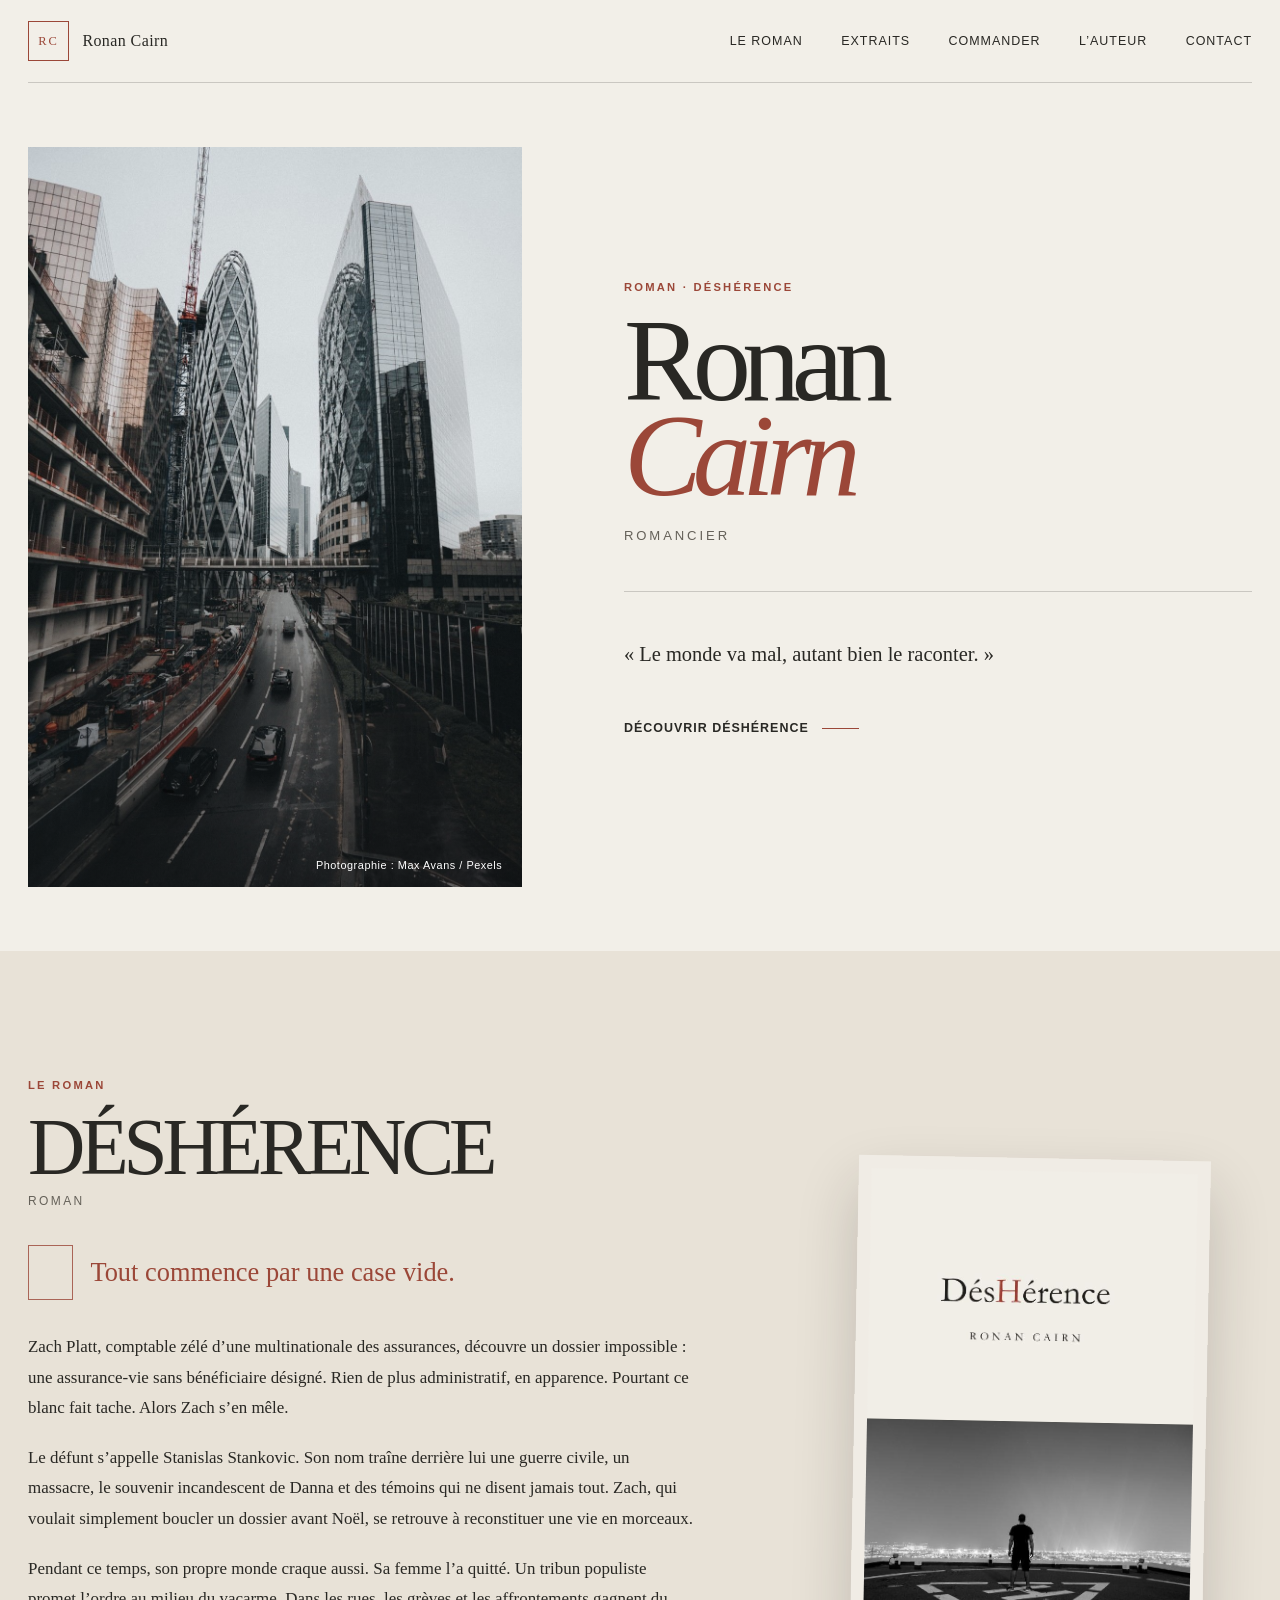
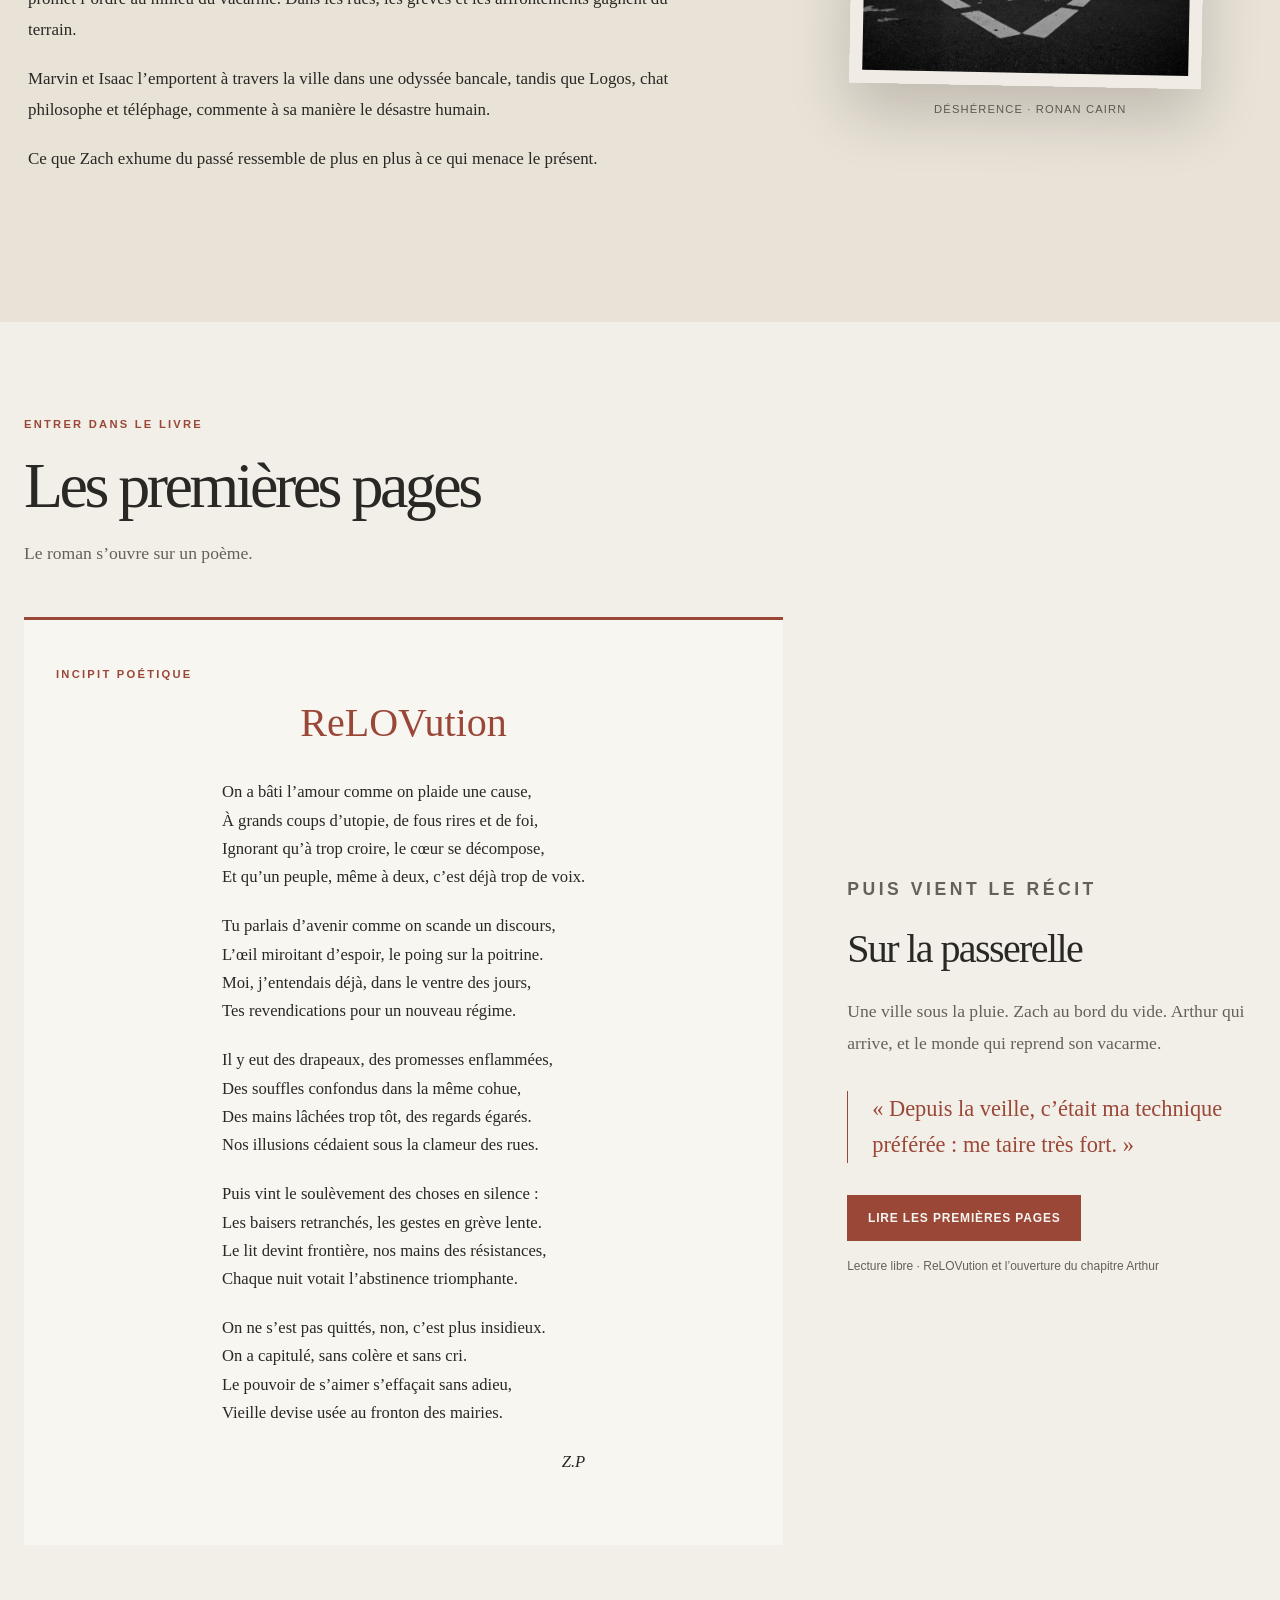
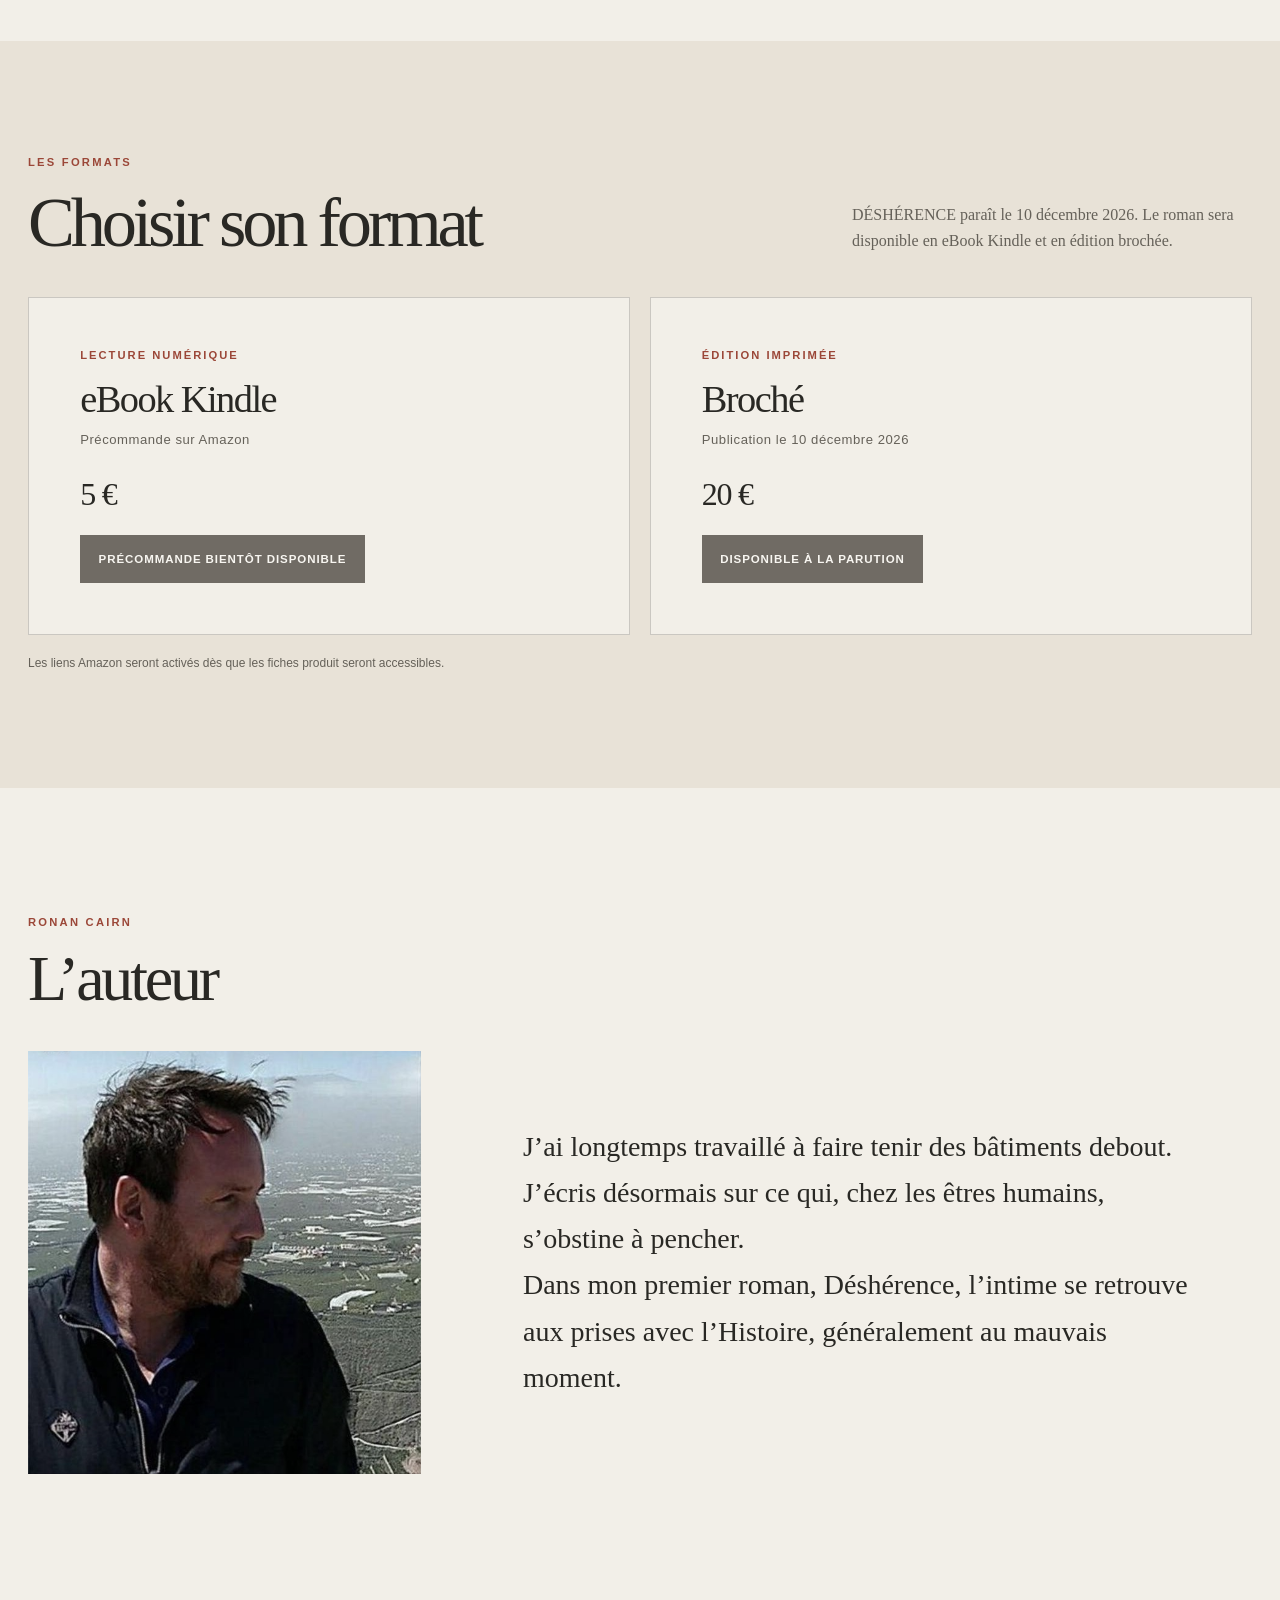
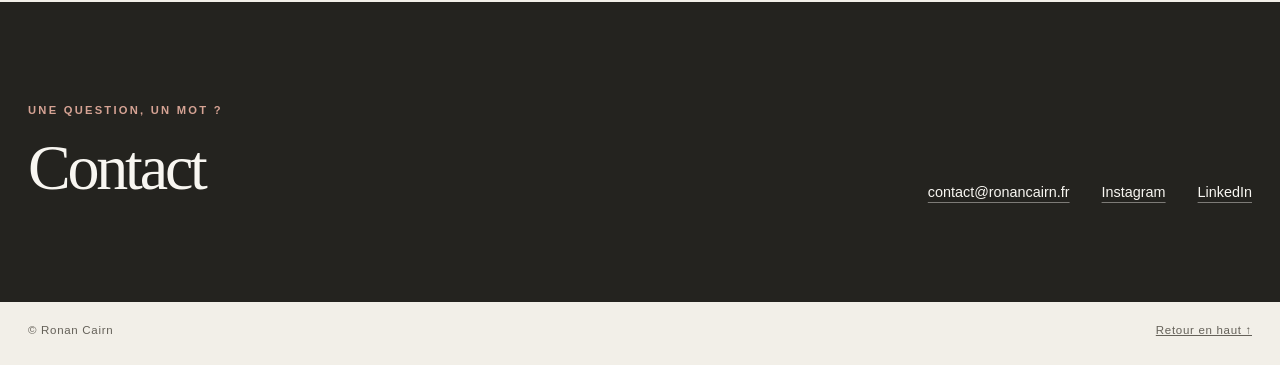
==== index.html @ d929c176 "Proposer les extraits autorisés de DÉSHÉRENCE" ====
<!doctype html>
<html lang="fr">
<head>
  <meta charset="utf-8">
  <meta name="viewport" content="width=device-width, initial-scale=1">
  <link rel="icon" type="image/svg+xml" href="/favicon.svg">
  <title>Ronan Cairn</title>
  <meta name="description" content="Ronan Cairn, écrivain. Héritages vacants. Fantômes politiques. Démocraties fatiguées. Découvrez DÉSHÉRENCE, son roman.">
  <meta name="robots" content="index,follow">
  <meta property="og:title" content="Ronan Cairn — DÉSHÉRENCE">
  <meta property="og:description" content="Romancier. Le monde va mal. Autant bien le raconter.">
  <meta property="og:type" content="website">
  <meta property="og:url" content="https://ronancairn.fr/">
  <meta property="og:image" content="https://ronancairn.fr/assets/couverture-desherence.jpg">
  <meta name="theme-color" content="#f2efe8">
  <style>
    :root {
      color-scheme: light;
      --paper: #f2efe8;
      --paper-deep: #e8e2d7;
      --ink: #292824;
      --muted: #656159;
      --line: rgba(41, 40, 36, 0.2);
      --accent: #9b4738;
      --dark: #24231f;
      --white: #f8f6f1;
      --serif: Georgia, "Times New Roman", serif;
      --sans: Arial, Helvetica, sans-serif;
    }

    *,
    *::before,
    *::after {
      box-sizing: border-box;
    }

    html {
      scroll-behavior: smooth;
      scroll-padding-top: 5rem;
    }

    body {
      min-width: 320px;
      margin: 0;
      background: var(--paper);
      color: var(--ink);
      font-family: var(--serif);
      -webkit-font-smoothing: antialiased;
    }

    a {
      color: inherit;
    }

    a:focus-visible {
      outline: 2px solid var(--accent);
      outline-offset: 5px;
    }

    .skip-link {
      position: fixed;
      z-index: 10;
      top: 1rem;
      left: 1rem;
      padding: 0.8rem 1rem;
      transform: translateY(-160%);
      background: var(--dark);
      color: var(--white);
      font: 700 0.9rem var(--sans);
    }

    .skip-link:focus {
      transform: translateY(0);
    }

    .site-header {
      position: relative;
      z-index: 2;
      display: flex;
      align-items: center;
      justify-content: space-between;
      width: min(100% - 3.5rem, 90rem);
      min-height: 5.2rem;
      margin-inline: auto;
      border-bottom: 1px solid var(--line);
    }

    .wordmark {
      display: inline-flex;
      align-items: center;
      gap: 0.85rem;
      text-decoration: none;
    }

    .monogram {
      display: grid;
      width: 2.55rem;
      height: 2.55rem;
      place-items: center;
      border: 1px solid var(--accent);
      color: var(--accent);
      font-size: 0.78rem;
      letter-spacing: 0.15em;
    }

    .wordmark-name {
      font-size: 1rem;
      letter-spacing: 0.025em;
    }

    .site-nav {
      display: flex;
      align-items: center;
      gap: clamp(1.2rem, 3vw, 2.8rem);
      font: 0.78rem var(--sans);
      letter-spacing: 0.08em;
      text-transform: uppercase;
    }

    .site-nav a {
      text-decoration: none;
      transition: color 160ms ease;
    }

    .site-nav a:hover {
      color: var(--accent);
    }

    .hero {
      display: grid;
      grid-template-columns: minmax(18rem, 0.88fr) minmax(24rem, 1.12fr);
      gap: clamp(3rem, 8vw, 9rem);
      align-items: center;
      width: min(100% - 3.5rem, 90rem);
      min-height: min(49rem, calc(100svh - 5.2rem));
      margin-inline: auto;
      padding-block: clamp(2.5rem, 5vw, 5rem);
    }

    .hero-visual {
      position: relative;
      align-self: stretch;
      min-height: 34rem;
      margin: 0;
      overflow: hidden;
      background: #bbb8b1;
    }

    .hero-visual img {
      display: block;
      width: 100%;
      height: 100%;
      min-height: inherit;
      object-fit: cover;
      object-position: center 54%;
      filter: saturate(0.72);
    }

    .hero-visual::after {
      position: absolute;
      inset: 45% 0 0;
      background: linear-gradient(180deg, transparent, rgba(15, 16, 17, 0.54));
      content: "";
      pointer-events: none;
    }

    .photo-credit {
      position: absolute;
      z-index: 1;
      right: 1.2rem;
      bottom: 1rem;
      left: 1.2rem;
      color: #fff;
      font: 0.68rem var(--sans);
      letter-spacing: 0.05em;
      text-align: right;
    }

    .hero-copy {
      max-width: 43rem;
      padding-block: 2rem;
    }

    .eyebrow {
      margin: 0 0 1.2rem;
      color: var(--accent);
      font: 700 0.7rem var(--sans);
      letter-spacing: 0.2em;
      text-transform: uppercase;
    }

    h1,
    h2,
    p {
      margin-top: 0;
    }

    h1 {
      margin-bottom: 0;
      font-size: clamp(4.4rem, 9.1vw, 8.2rem);
      font-weight: 400;
      letter-spacing: -0.075em;
      line-height: 0.82;
    }

    h1 em {
      color: var(--accent);
      font-weight: 400;
    }

    .role {
      margin: 1.5rem 0 0;
      color: var(--muted);
      font: 0.82rem var(--sans);
      letter-spacing: 0.22em;
      text-transform: uppercase;
    }

    .hero-rule {
      width: 100%;
      height: 1px;
      margin: clamp(2rem, 4vw, 3rem) 0;
      background: var(--line);
    }

    .tagline {
      max-width: 38rem;
      margin-bottom: 2.2rem;
      font-size: clamp(1rem, 1.6vw, 1.35rem);
      line-height: 1.45;
      text-wrap: balance;
    }

    .text-link {
      display: inline-flex;
      align-items: center;
      gap: 0.85rem;
      min-height: 3rem;
      color: var(--ink);
      font: 700 0.78rem var(--sans);
      letter-spacing: 0.08em;
      text-decoration: none;
      text-transform: uppercase;
    }

    .text-link::after {
      width: 2.3rem;
      height: 1px;
      background: var(--accent);
      content: "";
      transition: width 180ms ease;
    }

    .text-link:hover::after {
      width: 3.5rem;
    }

    .book-section {
      padding: clamp(5rem, 10vw, 9rem) max(1.75rem, calc((100vw - 78rem) / 2));
      background: var(--paper-deep);
    }

    .book-layout {
      display: grid;
      grid-template-columns: minmax(0, 1.2fr) minmax(16rem, 0.8fr);
      gap: clamp(3rem, 9vw, 9rem);
      align-items: center;
      max-width: 78rem;
      margin-inline: auto;
    }

    .book-copy {
      max-width: 49rem;
    }

    .book-copy h2 {
      margin-bottom: 0.55rem;
      font-size: clamp(3rem, 6.2vw, 5.8rem);
      font-weight: 400;
      letter-spacing: -0.065em;
      line-height: 0.95;
    }

    .book-kind {
      margin-bottom: 2.3rem;
      color: var(--muted);
      font: 0.75rem var(--sans);
      letter-spacing: 0.2em;
      text-transform: uppercase;
    }

    .book-hook {
      display: grid;
      grid-template-columns: 2.9rem minmax(0, 1fr);
      gap: 1rem;
      align-items: center;
      margin: 0 0 2rem;
      color: var(--accent);
      font-size: clamp(1.25rem, 2.2vw, 1.65rem);
      line-height: 1.4;
    }

    .empty-case {
      display: block;
      width: 2.8rem;
      height: 3.45rem;
      border: 1px solid var(--accent);
      opacity: 0.8;
    }

    .blurb {
      max-width: 43rem;
      font-size: 1.06rem;
      line-height: 1.8;
    }

    .blurb p {
      margin-bottom: 1.2rem;
    }

    .cover-figure {
      justify-self: center;
      width: min(100%, 22rem);
      margin: 0;
    }

    .cover-frame {
      position: relative;
      aspect-ratio: 2 / 3;
      padding: 0.8rem;
      background: rgba(255, 255, 255, 0.34);
      box-shadow: 0 1.8rem 3.8rem rgba(33, 29, 25, 0.2);
      transform: rotate(1.1deg);
    }

    .cover-frame img {
      display: block;
      width: 100%;
      height: 100%;
      object-fit: cover;
      object-position: right center;
    }

    .cover-figure figcaption {
      margin-top: 1.1rem;
      color: var(--muted);
      font: 0.7rem var(--sans);
      letter-spacing: 0.1em;
      text-align: center;
      text-transform: uppercase;
    }

    .format-section {
      padding: clamp(4.5rem, 9vw, 8rem) max(1.75rem, calc((100vw - 78rem) / 2));
      background: var(--paper-deep);
    }

    .format-inner {
      max-width: 78rem;
      margin-inline: auto;
    }

    .format-heading {
      display: flex;
      align-items: end;
      justify-content: space-between;
      gap: 2rem;
      margin-bottom: 2.5rem;
    }

    .format-heading h2 {
      margin: 0;
      font-size: clamp(2.8rem, 5.5vw, 5rem);
      font-weight: 400;
      letter-spacing: -0.06em;
      line-height: 0.98;
    }

    .format-intro {
      max-width: 25rem;
      margin: 0 0 0.2rem;
      color: var(--muted);
      font-size: 1rem;
      line-height: 1.6;
    }

    .format-grid {
      display: grid;
      grid-template-columns: repeat(2, minmax(0, 1fr));
      gap: 1.2rem;
    }

    .format-card {
      display: flex;
      min-height: 20rem;
      flex-direction: column;
      align-items: flex-start;
      padding: clamp(1.7rem, 4vw, 3.2rem);
      border: 1px solid var(--line);
      background: var(--paper);
    }

    .format-type {
      margin: 0 0 1rem;
      color: var(--accent);
      font: 700 0.7rem var(--sans);
      letter-spacing: 0.18em;
      text-transform: uppercase;
    }

    .format-card h3 {
      margin: 0;
      font-size: clamp(1.8rem, 3vw, 2.65rem);
      font-weight: 400;
      letter-spacing: -0.04em;
    }

    .format-date {
      margin: 0.7rem 0 1.8rem;
      color: var(--muted);
      font: 0.82rem var(--sans);
      letter-spacing: 0.04em;
    }

    .format-price {
      margin: auto 0 1.4rem;
      font-size: 2rem;
      letter-spacing: -0.04em;
    }

    .amazon-link {
      display: inline-flex;
      min-height: 3rem;
      align-items: center;
      gap: 0.75rem;
      padding: 0 1.15rem;
      background: var(--accent);
      color: var(--white);
      font: 700 0.72rem var(--sans);
      letter-spacing: 0.08em;
      text-decoration: none;
      text-transform: uppercase;
      transition: background 160ms ease;
    }

    .amazon-link:hover {
      background: #7f382d;
    }

    .amazon-link.is-unavailable {
      background: #706b64;
      cursor: not-allowed;
    }

    .amazon-note {
      margin: 1.2rem 0 0;
      color: var(--muted);
      font: 0.75rem/1.5 var(--sans);
    }

    .author-section {
      display: grid;
      grid-template-columns: minmax(0, 0.7fr) minmax(0, 1.3fr);
      column-gap: clamp(2rem, 8vw, 8rem);
      row-gap: 2.5rem;
      align-items: center;
      padding: clamp(5rem, 10vw, 9rem) max(1.75rem, calc((100vw - 78rem) / 2));
    }

    .author-heading {
      grid-column: 1 / -1;
    }

    .author-section h2 {
      margin: 0;
      font-size: clamp(2.8rem, 5vw, 4.8rem);
      font-weight: 400;
      letter-spacing: -0.05em;
      line-height: 1;
    }

    .author-photo {
      width: min(100%, 25rem);
      margin: 0;
      background: none;
    }

    .author-photo img {
      display: block;
      width: 100%;
      height: auto;
      filter: saturate(0.78);
    }

    .author-bio {
      max-width: 43rem;
      align-self: center;
    }

    .author-bio p {
      margin-bottom: 0;
      font-size: clamp(1.25rem, 2.3vw, 1.75rem);
      line-height: 1.65;
    }

    .contact-section {
      display: grid;
      grid-template-columns: minmax(0, 1fr) minmax(17rem, 0.75fr);
      gap: 3rem;
      align-items: end;
      padding: clamp(4rem, 8vw, 7rem) max(1.75rem, calc((100vw - 78rem) / 2));
      background: var(--dark);
      color: var(--white);
    }

    .contact-section .eyebrow {
      color: #d6a394;
    }

    .contact-section h2 {
      margin: 0;
      font-size: clamp(2.8rem, 5vw, 4.8rem);
      font-weight: 400;
      letter-spacing: -0.05em;
      line-height: 1;
    }

    .contact-links {
      display: flex;
      flex-wrap: wrap;
      gap: 1.5rem 2rem;
      align-items: center;
      justify-content: flex-end;
      font: 0.9rem var(--sans);
    }

    .contact-links a {
      text-decoration-color: rgba(248, 246, 241, 0.42);
      text-underline-offset: 0.35em;
    }

    .contact-links a:hover {
      color: #e1b4a5;
    }

    .site-footer {
      display: flex;
      justify-content: space-between;
      gap: 1rem;
      width: min(100% - 3.5rem, 90rem);
      margin-inline: auto;
      padding-block: 1.4rem 1.8rem;
      color: var(--muted);
      font: 0.72rem var(--sans);
      letter-spacing: 0.06em;
    }

    @media (max-width: 840px) {
      .site-header {
        width: min(100% - 2rem, 90rem);
        min-height: 4.5rem;
      }

      .site-nav {
        gap: 1rem;
        font-size: 0.66rem;
        letter-spacing: 0.035em;
      }

      .wordmark {
        gap: 0.55rem;
      }

      .wordmark-name {
        font-size: 0.88rem;
      }

      .monogram {
        width: 2.2rem;
        height: 2.2rem;
        font-size: 0.68rem;
      }

      .hero {
        display: flex;
        width: min(100% - 2rem, 90rem);
        flex-direction: column;
        gap: 2.2rem;
        min-height: 0;
        padding-block: 1.2rem 4.5rem;
      }

      .hero-visual {
        width: 100%;
        min-height: 0;
        height: min(63svh, 35rem);
      }

      .hero-visual img {
        min-height: 0;
      }

      .hero-copy {
        width: 100%;
        padding-block: 0;
      }

      h1 {
        font-size: clamp(4rem, 17vw, 6.7rem);
      }

      .hero-rule {
        margin-block: 1.8rem;
      }

      .tagline {
        margin-bottom: 1.5rem;
        font-size: 1.12rem;
      }

      .book-section,
      .format-section,
      .author-section,
      .contact-section {
        padding-inline: 1.5rem;
      }

      .book-layout {
        grid-template-columns: 1fr;
        gap: 3rem;
      }

      .format-heading {
        align-items: flex-start;
        flex-direction: column;
        gap: 1rem;
      }

      .format-grid {
        grid-template-columns: 1fr;
      }

      .book-copy h2 {
        font-size: clamp(3.1rem, 14vw, 5rem);
      }

      .cover-figure {
        width: min(72%, 20rem);
      }

      .author-section {
        grid-template-columns: 1fr;
        gap: 1.7rem;
      }

      .author-bio {
        padding-top: 0;
      }

      .contact-section {
        grid-template-columns: 1fr;
        gap: 2rem;
      }

      .contact-links {
        justify-content: flex-start;
      }

      .site-footer {
        width: min(100% - 2rem, 90rem);
      }
    }

    @media (max-width: 420px) {
      .site-nav {
        gap: 0.7rem;
        font-size: 0.64rem;
      }

      .wordmark-name {
        display: none;
      }

      .hero-visual {
        height: 56svh;
      }

      .book-hook {
        grid-template-columns: 2.4rem minmax(0, 1fr);
        gap: 0.75rem;
      }

      .empty-case {
        width: 2.3rem;
        height: 3rem;
      }

      .site-footer {
        flex-direction: column;
      }
    }

    @media (prefers-reduced-motion: reduce) {
      html {
        scroll-behavior: auto;
      }

      *,
      *::before,
      *::after {
        transition-duration: 0.01ms !important;
      }
    }
  
.reading-section{padding:6rem max(1.5rem,calc((100vw - 78rem)/2));background:var(--paper)}
.reading-heading{margin-bottom:3rem}.reading-heading h2{font-size:clamp(2.7rem,5vw,4.8rem);font-weight:400;letter-spacing:-.055em;margin-bottom:1rem}.reading-heading>p:last-child{color:var(--muted);font-size:1.1rem;line-height:1.7}
.reading-grid{display:grid;grid-template-columns:minmax(0,1.3fr) minmax(0,.7fr);gap:4rem;align-items:center}.poem-card{padding:3rem 2rem;background:var(--white);border-top:3px solid var(--accent)}.poem-card h3{font-weight:400;font-size:2.5rem;color:var(--accent);text-align:center;margin:0 0 2rem}.poem-text{width:fit-content;max-width:100%;margin:auto;font-size:clamp(.92rem,1.3vw,1.1rem);line-height:1.7}.poem-text p{margin-bottom:1.3rem}.poem-signature{text-align:right;font-style:italic}.reading-aside h3{font-size:2.5rem;font-weight:400;letter-spacing:-.04em;margin:0 0 1.5rem}.reading-aside p{font-size:1.1rem;line-height:1.8;color:var(--muted)}.reading-aside blockquote{margin:2rem 0;padding-left:1.5rem;border-left:1px solid var(--accent);color:var(--accent);font-size:1.4rem;line-height:1.6}.reading-button{display:inline-block;padding:1rem 1.3rem;background:var(--accent);color:var(--white);font:700 .75rem Arial,sans-serif;text-transform:uppercase;letter-spacing:.07em;text-decoration:none}.reading-caption{font: .75rem/1.6 Arial,sans-serif!important;margin-top:1rem}.site-nav{flex-wrap:wrap}@media(max-width:840px){.reading-grid{grid-template-columns:1fr;gap:3rem}.poem-card{padding:2rem 1rem}.site-header{gap:1rem;flex-wrap:wrap;padding-block:1rem}.reading-section{padding-block:4rem}}
</style>
</head>
<body>
  <a class="skip-link" href="#contenu">Aller au contenu</a>

  <header class="site-header">
    <a class="wordmark" href="#accueil" aria-label="Ronan Cairn, accueil">
      <span class="monogram" aria-hidden="true">RC</span>
      <span class="wordmark-name">Ronan Cairn</span>
    </a>
    <nav class="site-nav" aria-label="Navigation principale">
      <a href="#roman">Le roman</a>
      <a href="#extraits">Extraits</a>
      <a href="#formats">Commander</a>
      <a href="#auteur">L’auteur</a>
      <a href="#contact">Contact</a>
    </nav>
  </header>

  <main id="contenu">
    <section class="hero" id="accueil" aria-labelledby="titre-principal">
      <figure class="hero-visual">
        <img
          src="assets/passage-max-avans.jpg"
          alt="Une rue étroite bordée de grands immeubles, avec un chantier en cours."
          width="1025"
          height="1536"
          fetchpriority="high">
        <figcaption class="photo-credit">Photographie : Max Avans / Pexels</figcaption>
      </figure>

      <div class="hero-copy">
        <p class="eyebrow">Roman · DÉSHÉRENCE</p>
        <h1 id="titre-principal">Ronan<br><em>Cairn</em></h1>
        <p class="role">Romancier</p>
        <div class="hero-rule" aria-hidden="true"></div>
        <p class="tagline">«&nbsp;Le monde va mal, autant bien le raconter.&nbsp;»</p>
        <a class="text-link" href="#roman">Découvrir DÉSHÉRENCE</a>
      </div>
    </section>

    <section class="book-section" id="roman" aria-labelledby="titre-roman">
      <div class="book-layout">
        <div class="book-copy">
          <p class="eyebrow">Le roman</p>
          <h2 id="titre-roman">DÉSHÉRENCE</h2>
          <p class="book-kind">Roman</p>

          <p class="book-hook">
            <span class="empty-case" aria-hidden="true"></span>
            <span>Tout commence par une case vide.</span>
          </p>

          <div class="blurb">
            <p>Zach Platt, comptable zélé d’une multinationale des assurances, découvre un dossier impossible : une assurance-vie sans bénéficiaire désigné. Rien de plus administratif, en apparence. Pourtant ce blanc fait tache. Alors Zach s’en mêle.</p>

            <p>Le défunt s’appelle Stanislas Stankovic. Son nom traîne derrière lui une guerre civile, un massacre, le souvenir incandescent de Danna et des témoins qui ne disent jamais tout. Zach, qui voulait simplement boucler un dossier avant Noël, se retrouve à reconstituer une vie en morceaux.</p>

            <p>Pendant ce temps, son propre monde craque aussi. Sa femme l’a quitté. Un tribun populiste promet l’ordre au milieu du vacarme. Dans les rues, les grèves et les affrontements gagnent du terrain.</p>

            <p>Marvin et Isaac l’emportent à travers la ville dans une odyssée bancale, tandis que Logos, chat philosophe et téléphage, commente à sa manière le désastre humain.</p>

            <p>Ce que Zach exhume du passé ressemble de plus en plus à ce qui menace le présent.</p>
          </div>
        </div>

        <figure class="cover-figure">
          <div class="cover-frame">
            <img
              src="assets/couverture-desherence.jpg"
              alt="Couverture de DÉSHÉRENCE, roman de Ronan Cairn."
              width="1600"
              height="1089"
              loading="lazy">
          </div>
          <figcaption>DÉSHÉRENCE · Ronan Cairn</figcaption>
        </figure>
      </div>
    </section>

<section class="reading-section" id="extraits" aria-labelledby="titre-extraits"><div class="reading-heading"><p class="eyebrow">Entrer dans le livre</p><h2 id="titre-extraits">Les premières pages</h2><p>Le roman s’ouvre sur un poème.</p></div><div class="reading-grid"><article class="poem-card"><p class="eyebrow">Incipit poétique</p><h3>ReLOVution</h3><div class="poem-text"><p>On a bâti l’amour comme on plaide une cause,<br>À grands coups d’utopie, de fous rires et de foi,<br>Ignorant qu’à trop croire, le cœur se décompose,<br>Et qu’un peuple, même à deux, c’est déjà trop de voix.</p><p>Tu parlais d’avenir comme on scande un discours,<br>L’œil miroitant d’espoir, le poing sur la poitrine.<br>Moi, j’entendais déjà, dans le ventre des jours,<br>Tes revendications pour un nouveau régime.</p><p>Il y eut des drapeaux, des promesses enflammées,<br>Des souffles confondus dans la même cohue,<br>Des mains lâchées trop tôt, des regards égarés.<br>Nos illusions cédaient sous la clameur des rues.</p><p>Puis vint le soulèvement des choses en silence :<br>Les baisers retranchés, les gestes en grève lente.<br>Le lit devint frontière, nos mains des résistances,<br>Chaque nuit votait l’abstinence triomphante.</p><p>On ne s’est pas quittés, non, c’est plus insidieux.<br>On a capitulé, sans colère et sans cri.<br>Le pouvoir de s’aimer s’effaçait sans adieu,<br>Vieille devise usée au fronton des mairies.</p><p class="poem-signature">Z.P</p></div></article><aside class="reading-aside"><p class="eyebrow">Puis vient le récit</p><h3>Sur la passerelle</h3><p>Une ville sous la pluie. Zach au bord du vide. Arthur qui arrive, et le monde qui reprend son vacarme.</p><blockquote>« Depuis la veille, c’était ma technique préférée : me taire très fort. »</blockquote><a class="reading-button" href="extrait.html">Lire les premières pages</a><p class="reading-caption">Lecture libre · ReLOVution et l’ouverture du chapitre Arthur</p></aside></div></section>
    <section class="format-section" id="formats" aria-labelledby="titre-formats">
      <div class="format-inner">
        <div class="format-heading">
          <div>
            <p class="eyebrow">Les formats</p>
            <h2 id="titre-formats">Choisir son format</h2>
          </div>
          <p class="format-intro">DÉSHÉRENCE paraît le 10 décembre 2026. Le roman sera disponible en eBook Kindle et en édition brochée.</p>
        </div>

        <div class="format-grid">
          <article class="format-card">
            <p class="format-type">Lecture numérique</p>
            <h3>eBook Kindle</h3>
            <p class="format-date">Précommande sur Amazon</p>
            <p class="format-price">5&nbsp;€</p>
            <span class="amazon-link is-unavailable" aria-disabled="true">Précommande bientôt disponible</span>
          </article>

          <article class="format-card">
            <p class="format-type">Édition imprimée</p>
            <h3>Broché</h3>
            <p class="format-date">Publication le 10 décembre 2026</p>
            <p class="format-price">20&nbsp;€</p>
            <span class="amazon-link is-unavailable" aria-disabled="true">Disponible à la parution</span>
          </article>
        </div>
        <p class="amazon-note">Les liens Amazon seront activés dès que les fiches produit seront accessibles.</p>
      </div>
    </section>

    <section class="author-section" id="auteur" aria-labelledby="titre-auteur">
      <div class="author-heading">
        <p class="eyebrow">Ronan Cairn</p>
        <h2 id="titre-auteur">L’auteur</h2>
      </div>
      <figure class="author-photo">
        <img src="assets/portrait-auteur.jpg" alt="Ronan Cairn de profil, sans lunettes, devant un vaste paysage." width="640" height="480" loading="lazy">
      </figure>
      <div class="author-bio">
        <p>J’ai longtemps travaillé à faire tenir des bâtiments debout.<br>J’écris désormais sur ce qui, chez les êtres humains, s’obstine à pencher.<br>Dans mon premier roman, Déshérence, l’intime se retrouve aux prises avec l’Histoire, généralement au mauvais moment.</p>
      </div>
    </section>

    <section class="contact-section" id="contact" aria-labelledby="titre-contact">
      <div>
        <p class="eyebrow">Une question, un mot ?</p>
        <h2 id="titre-contact">Contact</h2>
      </div>
      <address class="contact-links">
        <a href="mailto:contact@ronancairn.fr">contact@ronancairn.fr</a>
        <a href="https://www.instagram.com/ronancairn/" target="_blank" rel="noopener noreferrer">Instagram</a>
        <a href="https://fr.linkedin.com/in/ronan-cairn-6b6a00427" target="_blank" rel="noopener noreferrer">LinkedIn</a>
      </address>
    </section>
  </main>

  <footer class="site-footer">
    <span>© Ronan Cairn</span>
    <a href="#accueil">Retour en haut ↑</a>
  </footer>
</body>
</html>
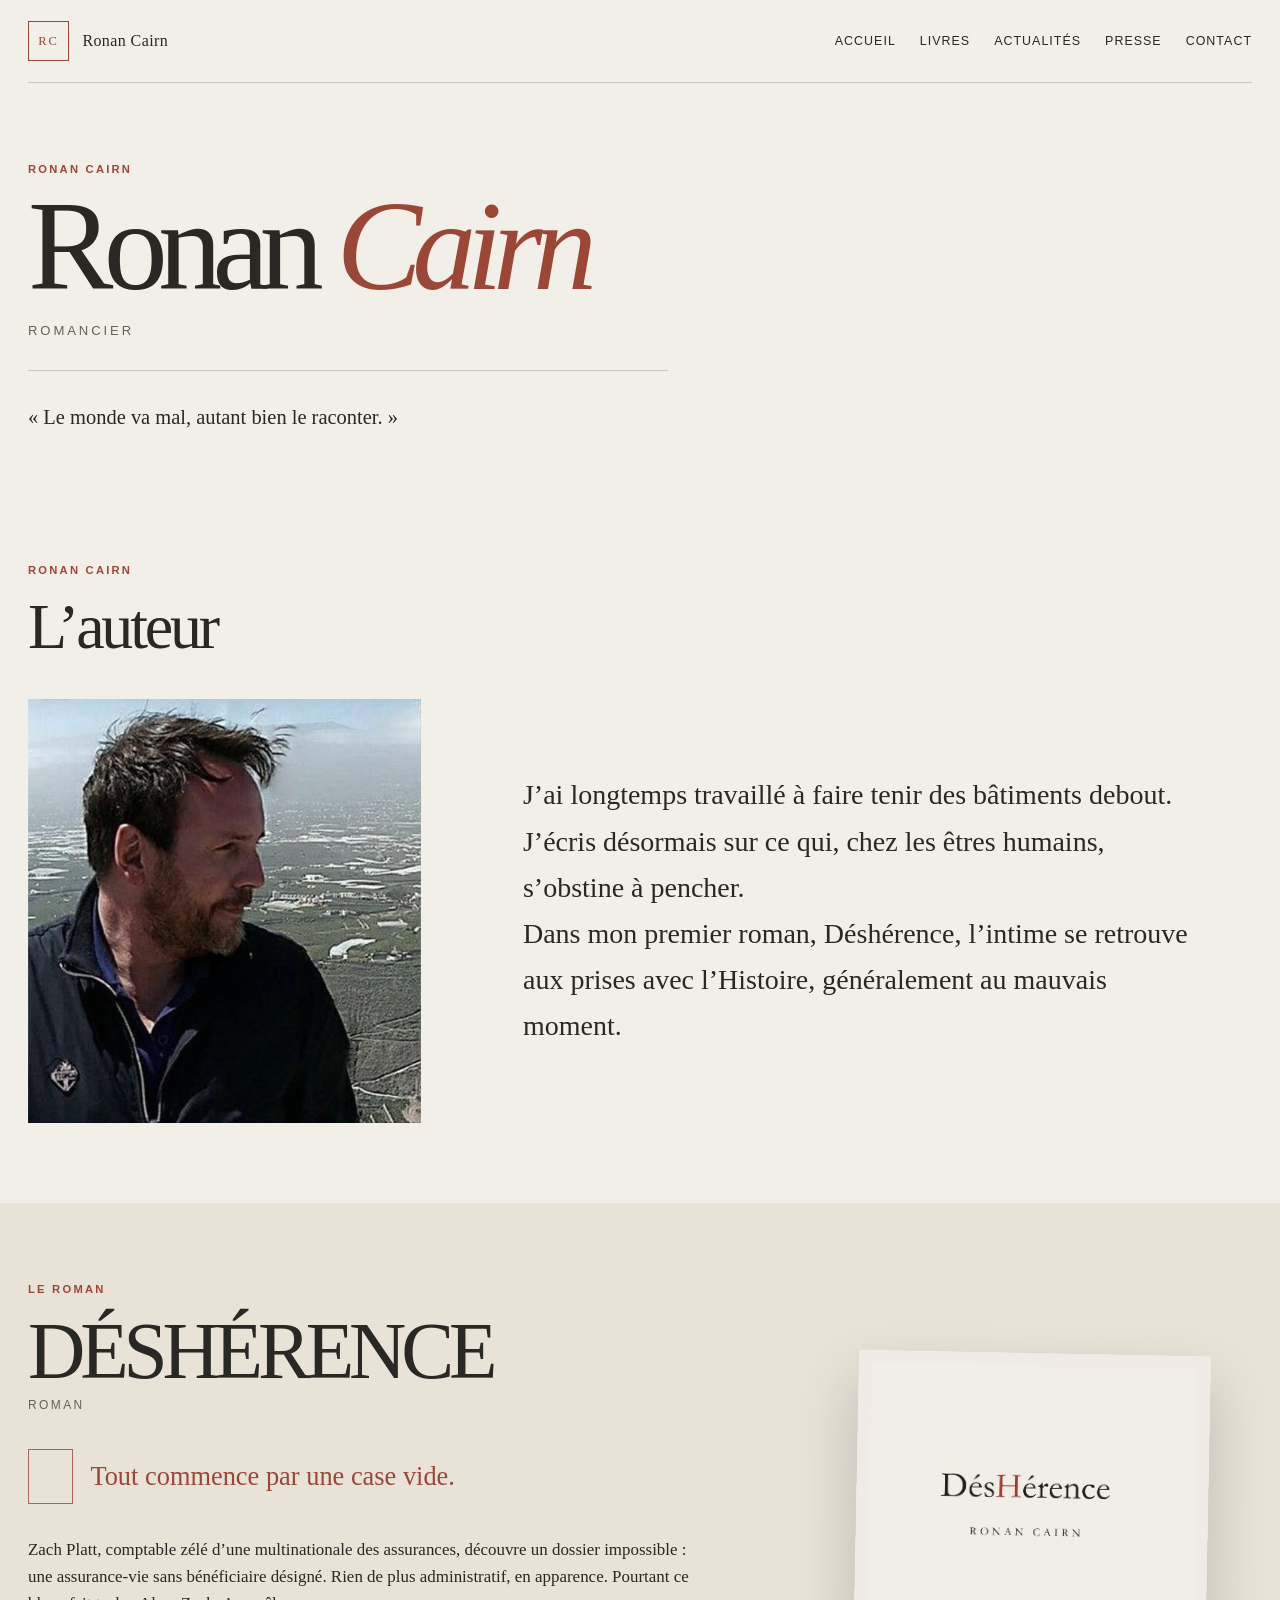
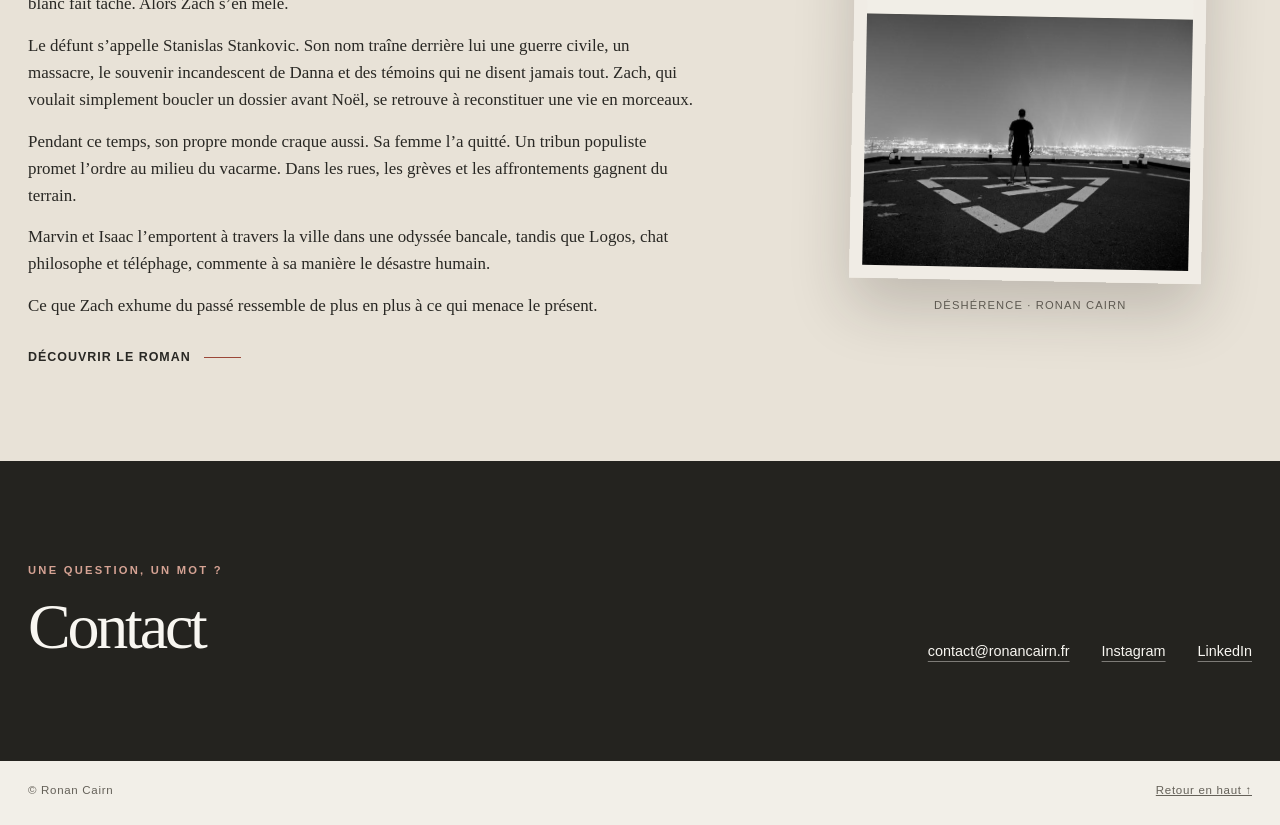
==== commit 7b649891: "Structurer le site autour de Ronan Cairn" ====
--- a/index.html
+++ b/index.html
@@ -1,19 +1,5 @@
 <!doctype html>
-<html lang="fr">
-<head>
-  <meta charset="utf-8">
-  <meta name="viewport" content="width=device-width, initial-scale=1">
-  <link rel="icon" type="image/svg+xml" href="/favicon.svg">
-  <title>Ronan Cairn</title>
-  <meta name="description" content="Ronan Cairn, écrivain. Héritages vacants. Fantômes politiques. Démocraties fatiguées. Découvrez DÉSHÉRENCE, son roman.">
-  <meta name="robots" content="index,follow">
-  <meta property="og:title" content="Ronan Cairn — DÉSHÉRENCE">
-  <meta property="og:description" content="Romancier. Le monde va mal. Autant bien le raconter.">
-  <meta property="og:type" content="website">
-  <meta property="og:url" content="https://ronancairn.fr/">
-  <meta property="og:image" content="https://ronancairn.fr/assets/couverture-desherence.jpg">
-  <meta name="theme-color" content="#f2efe8">
-  <style>
+<html lang="fr"><head><meta charset="utf-8"><meta name="viewport" content="width=device-width, initial-scale=1"><link rel="icon" type="image/svg+xml" href="/favicon.svg"><title>Ronan Cairn</title><meta name="description" content="Ronan Cairn, romancier. Le monde va mal, autant bien le raconter."><style>
     :root {
       color-scheme: light;
       --paper: #f2efe8;
@@ -715,148 +701,62 @@
 .reading-section{padding:6rem max(1.5rem,calc((100vw - 78rem)/2));background:var(--paper)}
 .reading-heading{margin-bottom:3rem}.reading-heading h2{font-size:clamp(2.7rem,5vw,4.8rem);font-weight:400;letter-spacing:-.055em;margin-bottom:1rem}.reading-heading>p:last-child{color:var(--muted);font-size:1.1rem;line-height:1.7}
 .reading-grid{display:grid;grid-template-columns:minmax(0,1.3fr) minmax(0,.7fr);gap:4rem;align-items:center}.poem-card{padding:3rem 2rem;background:var(--white);border-top:3px solid var(--accent)}.poem-card h3{font-weight:400;font-size:2.5rem;color:var(--accent);text-align:center;margin:0 0 2rem}.poem-text{width:fit-content;max-width:100%;margin:auto;font-size:clamp(.92rem,1.3vw,1.1rem);line-height:1.7}.poem-text p{margin-bottom:1.3rem}.poem-signature{text-align:right;font-style:italic}.reading-aside h3{font-size:2.5rem;font-weight:400;letter-spacing:-.04em;margin:0 0 1.5rem}.reading-aside p{font-size:1.1rem;line-height:1.8;color:var(--muted)}.reading-aside blockquote{margin:2rem 0;padding-left:1.5rem;border-left:1px solid var(--accent);color:var(--accent);font-size:1.4rem;line-height:1.6}.reading-button{display:inline-block;padding:1rem 1.3rem;background:var(--accent);color:var(--white);font:700 .75rem Arial,sans-serif;text-transform:uppercase;letter-spacing:.07em;text-decoration:none}.reading-caption{font: .75rem/1.6 Arial,sans-serif!important;margin-top:1rem}.site-nav{flex-wrap:wrap}@media(max-width:840px){.reading-grid{grid-template-columns:1fr;gap:3rem}.poem-card{padding:2rem 1rem}.site-header{gap:1rem;flex-wrap:wrap;padding-block:1rem}.reading-section{padding-block:4rem}}
-</style>
-</head>
-<body>
-  <a class="skip-link" href="#contenu">Aller au contenu</a>
-
-  <header class="site-header">
-    <a class="wordmark" href="#accueil" aria-label="Ronan Cairn, accueil">
-      <span class="monogram" aria-hidden="true">RC</span>
-      <span class="wordmark-name">Ronan Cairn</span>
-    </a>
-    <nav class="site-nav" aria-label="Navigation principale">
-      <a href="#roman">Le roman</a>
-      <a href="#extraits">Extraits</a>
-      <a href="#formats">Commander</a>
-      <a href="#auteur">L’auteur</a>
-      <a href="#contact">Contact</a>
-    </nav>
-  </header>
-
-  <main id="contenu">
-    <section class="hero" id="accueil" aria-labelledby="titre-principal">
-      <figure class="hero-visual">
-        <img
-          src="assets/passage-max-avans.jpg"
-          alt="Une rue étroite bordée de grands immeubles, avec un chantier en cours."
-          width="1025"
-          height="1536"
-          fetchpriority="high">
-        <figcaption class="photo-credit">Photographie : Max Avans / Pexels</figcaption>
-      </figure>
-
-      <div class="hero-copy">
-        <p class="eyebrow">Roman · DÉSHÉRENCE</p>
-        <h1 id="titre-principal">Ronan<br><em>Cairn</em></h1>
-        <p class="role">Romancier</p>
-        <div class="hero-rule" aria-hidden="true"></div>
-        <p class="tagline">«&nbsp;Le monde va mal, autant bien le raconter.&nbsp;»</p>
-        <a class="text-link" href="#roman">Découvrir DÉSHÉRENCE</a>
-      </div>
-    </section>
-
-    <section class="book-section" id="roman" aria-labelledby="titre-roman">
-      <div class="book-layout">
-        <div class="book-copy">
-          <p class="eyebrow">Le roman</p>
-          <h2 id="titre-roman">DÉSHÉRENCE</h2>
-          <p class="book-kind">Roman</p>
-
-          <p class="book-hook">
-            <span class="empty-case" aria-hidden="true"></span>
-            <span>Tout commence par une case vide.</span>
-          </p>
-
-          <div class="blurb">
-            <p>Zach Platt, comptable zélé d’une multinationale des assurances, découvre un dossier impossible : une assurance-vie sans bénéficiaire désigné. Rien de plus administratif, en apparence. Pourtant ce blanc fait tache. Alors Zach s’en mêle.</p>
-
-            <p>Le défunt s’appelle Stanislas Stankovic. Son nom traîne derrière lui une guerre civile, un massacre, le souvenir incandescent de Danna et des témoins qui ne disent jamais tout. Zach, qui voulait simplement boucler un dossier avant Noël, se retrouve à reconstituer une vie en morceaux.</p>
-
-            <p>Pendant ce temps, son propre monde craque aussi. Sa femme l’a quitté. Un tribun populiste promet l’ordre au milieu du vacarme. Dans les rues, les grèves et les affrontements gagnent du terrain.</p>
-
-            <p>Marvin et Isaac l’emportent à travers la ville dans une odyssée bancale, tandis que Logos, chat philosophe et téléphage, commente à sa manière le désastre humain.</p>
-
-            <p>Ce que Zach exhume du passé ressemble de plus en plus à ce qui menace le présent.</p>
-          </div>
-        </div>
-
-        <figure class="cover-figure">
-          <div class="cover-frame">
-            <img
-              src="assets/couverture-desherence.jpg"
-              alt="Couverture de DÉSHÉRENCE, roman de Ronan Cairn."
-              width="1600"
-              height="1089"
-              loading="lazy">
-          </div>
-          <figcaption>DÉSHÉRENCE · Ronan Cairn</figcaption>
-        </figure>
-      </div>
-    </section>
-
-<section class="reading-section" id="extraits" aria-labelledby="titre-extraits"><div class="reading-heading"><p class="eyebrow">Entrer dans le livre</p><h2 id="titre-extraits">Les premières pages</h2><p>Le roman s’ouvre sur un poème.</p></div><div class="reading-grid"><article class="poem-card"><p class="eyebrow">Incipit poétique</p><h3>ReLOVution</h3><div class="poem-text"><p>On a bâti l’amour comme on plaide une cause,<br>À grands coups d’utopie, de fous rires et de foi,<br>Ignorant qu’à trop croire, le cœur se décompose,<br>Et qu’un peuple, même à deux, c’est déjà trop de voix.</p><p>Tu parlais d’avenir comme on scande un discours,<br>L’œil miroitant d’espoir, le poing sur la poitrine.<br>Moi, j’entendais déjà, dans le ventre des jours,<br>Tes revendications pour un nouveau régime.</p><p>Il y eut des drapeaux, des promesses enflammées,<br>Des souffles confondus dans la même cohue,<br>Des mains lâchées trop tôt, des regards égarés.<br>Nos illusions cédaient sous la clameur des rues.</p><p>Puis vint le soulèvement des choses en silence :<br>Les baisers retranchés, les gestes en grève lente.<br>Le lit devint frontière, nos mains des résistances,<br>Chaque nuit votait l’abstinence triomphante.</p><p>On ne s’est pas quittés, non, c’est plus insidieux.<br>On a capitulé, sans colère et sans cri.<br>Le pouvoir de s’aimer s’effaçait sans adieu,<br>Vieille devise usée au fronton des mairies.</p><p class="poem-signature">Z.P</p></div></article><aside class="reading-aside"><p class="eyebrow">Puis vient le récit</p><h3>Sur la passerelle</h3><p>Une ville sous la pluie. Zach au bord du vide. Arthur qui arrive, et le monde qui reprend son vacarme.</p><blockquote>« Depuis la veille, c’était ma technique préférée : me taire très fort. »</blockquote><a class="reading-button" href="extrait.html">Lire les premières pages</a><p class="reading-caption">Lecture libre · ReLOVution et l’ouverture du chapitre Arthur</p></aside></div></section>
-    <section class="format-section" id="formats" aria-labelledby="titre-formats">
-      <div class="format-inner">
-        <div class="format-heading">
-          <div>
-            <p class="eyebrow">Les formats</p>
-            <h2 id="titre-formats">Choisir son format</h2>
-          </div>
-          <p class="format-intro">DÉSHÉRENCE paraît le 10 décembre 2026. Le roman sera disponible en eBook Kindle et en édition brochée.</p>
-        </div>
-
-        <div class="format-grid">
-          <article class="format-card">
-            <p class="format-type">Lecture numérique</p>
-            <h3>eBook Kindle</h3>
-            <p class="format-date">Précommande sur Amazon</p>
-            <p class="format-price">5&nbsp;€</p>
-            <span class="amazon-link is-unavailable" aria-disabled="true">Précommande bientôt disponible</span>
-          </article>
-
-          <article class="format-card">
-            <p class="format-type">Édition imprimée</p>
-            <h3>Broché</h3>
-            <p class="format-date">Publication le 10 décembre 2026</p>
-            <p class="format-price">20&nbsp;€</p>
-            <span class="amazon-link is-unavailable" aria-disabled="true">Disponible à la parution</span>
-          </article>
-        </div>
-        <p class="amazon-note">Les liens Amazon seront activés dès que les fiches produit seront accessibles.</p>
-      </div>
-    </section>
-
-    <section class="author-section" id="auteur" aria-labelledby="titre-auteur">
-      <div class="author-heading">
-        <p class="eyebrow">Ronan Cairn</p>
-        <h2 id="titre-auteur">L’auteur</h2>
-      </div>
-      <figure class="author-photo">
-        <img src="assets/portrait-auteur.jpg" alt="Ronan Cairn de profil, sans lunettes, devant un vaste paysage." width="640" height="480" loading="lazy">
-      </figure>
-      <div class="author-bio">
-        <p>J’ai longtemps travaillé à faire tenir des bâtiments debout.<br>J’écris désormais sur ce qui, chez les êtres humains, s’obstine à pencher.<br>Dans mon premier roman, Déshérence, l’intime se retrouve aux prises avec l’Histoire, généralement au mauvais moment.</p>
-      </div>
-    </section>
-
-    <section class="contact-section" id="contact" aria-labelledby="titre-contact">
-      <div>
-        <p class="eyebrow">Une question, un mot ?</p>
-        <h2 id="titre-contact">Contact</h2>
-      </div>
-      <address class="contact-links">
-        <a href="mailto:contact@ronancairn.fr">contact@ronancairn.fr</a>
-        <a href="https://www.instagram.com/ronancairn/" target="_blank" rel="noopener noreferrer">Instagram</a>
-        <a href="https://fr.linkedin.com/in/ronan-cairn-6b6a00427" target="_blank" rel="noopener noreferrer">LinkedIn</a>
-      </address>
-    </section>
-  </main>
-
-  <footer class="site-footer">
-    <span>© Ronan Cairn</span>
-    <a href="#accueil">Retour en haut ↑</a>
-  </footer>
-</body>
-</html>
-
+
+.site-header{gap:1rem;flex-wrap:wrap;padding-block:1rem}.site-nav{flex-wrap:wrap;gap:1.5rem}.hero{min-height:0}.hero-visual{min-height:26rem}.hero-copy{padding-block:1rem}.author-section{padding-top:3rem;padding-bottom:5rem}.book-section{padding-block:5rem}.blurb{line-height:1.6}.blurb p{margin-bottom:.9rem}.page-intro,.editorial{max-width:78rem;margin:auto;padding:5rem 1.75rem}.page-intro h1{font-size:clamp(3rem,7vw,6rem);line-height:1;letter-spacing:-.05em}.page-intro .lead{max-width:42rem;margin:2rem 0 0;font-size:1.3rem;line-height:1.5;color:var(--muted)}.editorial{padding-top:0}.editorial h2{font-size:2.3rem;font-weight:400}.editorial p{max-width:44rem;font-size:1.1rem;line-height:1.6}.press-grid{display:grid;grid-template-columns:repeat(2,minmax(0,1fr));gap:2rem}.press-card{padding:2rem;border-top:1px solid var(--line)}.press-card img{display:block;max-width:16rem;max-height:21rem;width:auto;height:auto;margin-bottom:1.5rem}.action-row{display:flex;gap:1.5rem;align-items:center;flex-wrap:wrap;margin-top:2rem}.news-item{border-top:1px solid var(--line);padding-block:2rem}.news-item time{font:.8rem var(--sans);color:var(--accent)}.news-item h2{margin-top:1rem}.hero-visual{display:none}.hero{display:block;min-height:0;padding-block:4rem}.hero-copy{max-width:100%}h1{font-size:clamp(4rem,10vw,8rem)}.hero-copy h1 br{display:none}.hero-copy h1 em:before{content:' '}.hero-rule{max-width:40rem;margin-block:2rem}.author-section{padding-top:1rem}@media(max-width:840px){.press-grid{grid-template-columns:1fr}.site-nav{gap:1rem}.hero{padding-block:3rem}.page-intro{padding-top:3rem}}
+</style></head><body><a class="skip-link" href="#contenu">Aller au contenu</a><header class="site-header"><a class="wordmark" href="index.html" aria-label="Ronan Cairn, accueil"><span class="monogram" aria-hidden="true">RC</span><span class="wordmark-name">Ronan Cairn</span></a><nav class="site-nav" aria-label="Navigation principale"><a href="index.html">Accueil</a><a href="desherence.html">Livres</a><a href="actualites.html">Actualités</a><a href="presse.html">Presse</a><a href="index.html#contact">Contact</a></nav></header><main id="contenu"><section aria-labelledby="titre-principal" class="hero" id="accueil">
+
+<div class="hero-copy">
+<p class="eyebrow">Ronan Cairn</p>
+<h1 id="titre-principal">Ronan<br/><em>Cairn</em></h1>
+<p class="role">Romancier</p>
+<div aria-hidden="true" class="hero-rule"></div>
+<p class="tagline">« Le monde va mal, autant bien le raconter. »</p>
+
+</div>
+</section><section aria-labelledby="titre-auteur" class="author-section" id="auteur">
+<div class="author-heading">
+<p class="eyebrow">Ronan Cairn</p>
+<h2 id="titre-auteur">L’auteur</h2>
+</div>
+<figure class="author-photo">
+<img alt="Ronan Cairn de profil, sans lunettes, devant un vaste paysage." height="480" loading="lazy" src="assets/portrait-auteur.jpg" width="640"/>
+</figure>
+<div class="author-bio">
+<p>J’ai longtemps travaillé à faire tenir des bâtiments debout.<br/>J’écris désormais sur ce qui, chez les êtres humains, s’obstine à pencher.<br/>Dans mon premier roman, Déshérence, l’intime se retrouve aux prises avec l’Histoire, généralement au mauvais moment.</p>
+</div>
+</section><section aria-labelledby="titre-roman" class="book-section" id="roman">
+<div class="book-layout">
+<div class="book-copy">
+<p class="eyebrow">Le roman</p>
+<h2 id="titre-roman">DÉSHÉRENCE</h2>
+<p class="book-kind">Roman</p>
+<p class="book-hook">
+<span aria-hidden="true" class="empty-case"></span>
+<span>Tout commence par une case vide.</span>
+</p>
+<div class="blurb">
+<p>Zach Platt, comptable zélé d’une multinationale des assurances, découvre un dossier impossible : une assurance-vie sans bénéficiaire désigné. Rien de plus administratif, en apparence. Pourtant ce blanc fait tache. Alors Zach s’en mêle.</p>
+<p>Le défunt s’appelle Stanislas Stankovic. Son nom traîne derrière lui une guerre civile, un massacre, le souvenir incandescent de Danna et des témoins qui ne disent jamais tout. Zach, qui voulait simplement boucler un dossier avant Noël, se retrouve à reconstituer une vie en morceaux.</p>
+<p>Pendant ce temps, son propre monde craque aussi. Sa femme l’a quitté. Un tribun populiste promet l’ordre au milieu du vacarme. Dans les rues, les grèves et les affrontements gagnent du terrain.</p>
+<p>Marvin et Isaac l’emportent à travers la ville dans une odyssée bancale, tandis que Logos, chat philosophe et téléphage, commente à sa manière le désastre humain.</p>
+<p>Ce que Zach exhume du passé ressemble de plus en plus à ce qui menace le présent.</p>
+</div>
+<a class="text-link" href="desherence.html">Découvrir le roman</a></div>
+<figure class="cover-figure">
+<div class="cover-frame">
+<img alt="Couverture de DÉSHÉRENCE, roman de Ronan Cairn." height="1089" loading="lazy" src="assets/couverture-desherence.jpg" width="1600"/>
+</div>
+<figcaption>DÉSHÉRENCE · Ronan Cairn</figcaption>
+</figure>
+</div>
+</section><section aria-labelledby="titre-contact" class="contact-section" id="contact">
+<div>
+<p class="eyebrow">Une question, un mot ?</p>
+<h2 id="titre-contact">Contact</h2>
+</div>
+<address class="contact-links">
+<a href="mailto:contact@ronancairn.fr">contact@ronancairn.fr</a>
+<a href="https://www.instagram.com/ronancairn/" rel="noopener noreferrer" target="_blank">Instagram</a>
+<a href="https://fr.linkedin.com/in/ronan-cairn-6b6a00427" rel="noopener noreferrer" target="_blank">LinkedIn</a>
+</address>
+</section></main><footer class="site-footer"><span>© Ronan Cairn</span><a href="#contenu">Retour en haut ↑</a></footer></body></html>
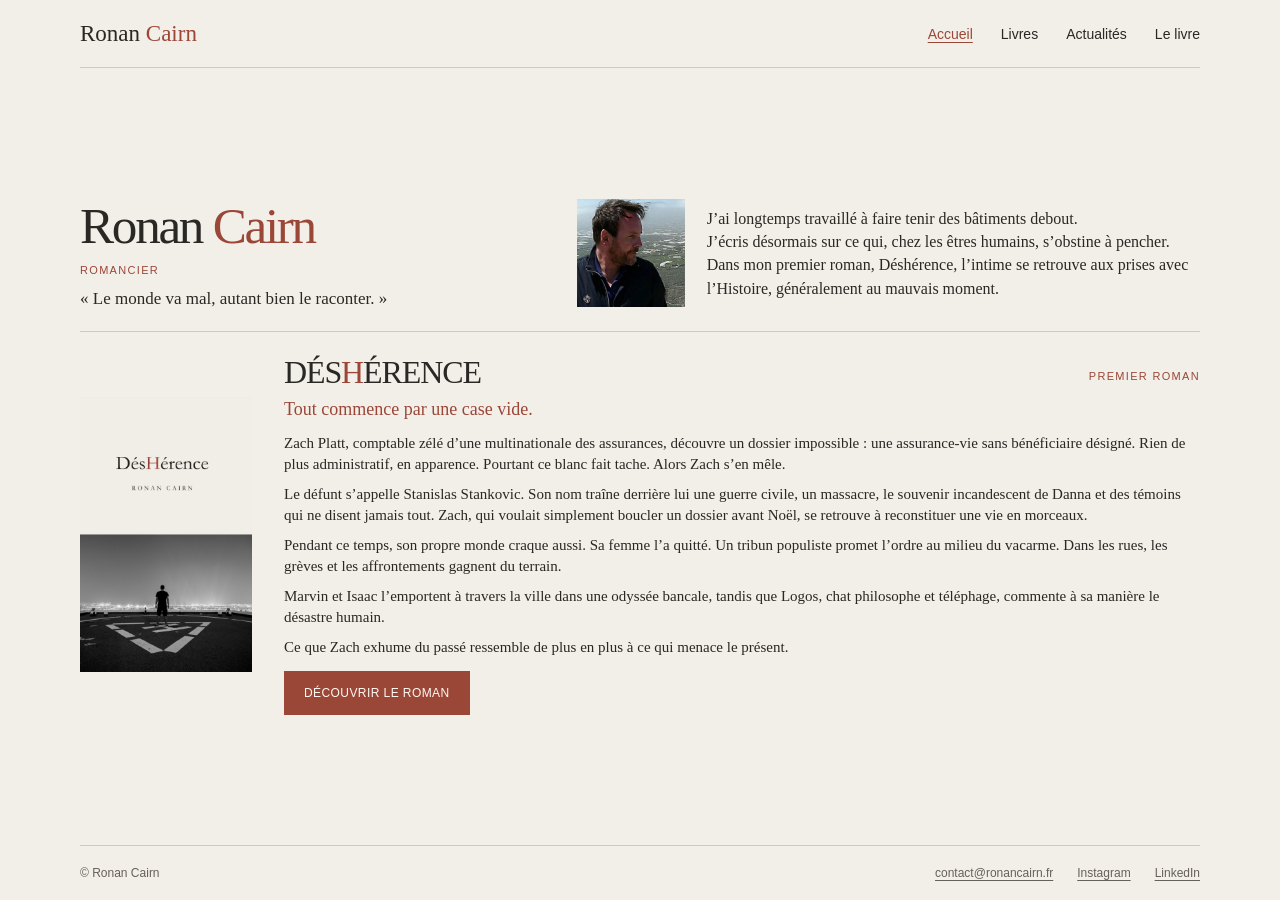
==== commit 6b6c136a: "Intégrer les quatre pages validées et les actualités illustrées" ====
--- a/index.html
+++ b/index.html
@@ -1,762 +1,8 @@
 <!doctype html>
-<html lang="fr"><head><meta charset="utf-8"><meta name="viewport" content="width=device-width, initial-scale=1"><link rel="icon" type="image/svg+xml" href="/favicon.svg"><title>Ronan Cairn</title><meta name="description" content="Ronan Cairn, romancier. Le monde va mal, autant bien le raconter."><style>
-    :root {
-      color-scheme: light;
-      --paper: #f2efe8;
-      --paper-deep: #e8e2d7;
-      --ink: #292824;
-      --muted: #656159;
-      --line: rgba(41, 40, 36, 0.2);
-      --accent: #9b4738;
-      --dark: #24231f;
-      --white: #f8f6f1;
-      --serif: Georgia, "Times New Roman", serif;
-      --sans: Arial, Helvetica, sans-serif;
-    }
-
-    *,
-    *::before,
-    *::after {
-      box-sizing: border-box;
-    }
-
-    html {
-      scroll-behavior: smooth;
-      scroll-padding-top: 5rem;
-    }
-
-    body {
-      min-width: 320px;
-      margin: 0;
-      background: var(--paper);
-      color: var(--ink);
-      font-family: var(--serif);
-      -webkit-font-smoothing: antialiased;
-    }
-
-    a {
-      color: inherit;
-    }
-
-    a:focus-visible {
-      outline: 2px solid var(--accent);
-      outline-offset: 5px;
-    }
-
-    .skip-link {
-      position: fixed;
-      z-index: 10;
-      top: 1rem;
-      left: 1rem;
-      padding: 0.8rem 1rem;
-      transform: translateY(-160%);
-      background: var(--dark);
-      color: var(--white);
-      font: 700 0.9rem var(--sans);
-    }
-
-    .skip-link:focus {
-      transform: translateY(0);
-    }
-
-    .site-header {
-      position: relative;
-      z-index: 2;
-      display: flex;
-      align-items: center;
-      justify-content: space-between;
-      width: min(100% - 3.5rem, 90rem);
-      min-height: 5.2rem;
-      margin-inline: auto;
-      border-bottom: 1px solid var(--line);
-    }
-
-    .wordmark {
-      display: inline-flex;
-      align-items: center;
-      gap: 0.85rem;
-      text-decoration: none;
-    }
-
-    .monogram {
-      display: grid;
-      width: 2.55rem;
-      height: 2.55rem;
-      place-items: center;
-      border: 1px solid var(--accent);
-      color: var(--accent);
-      font-size: 0.78rem;
-      letter-spacing: 0.15em;
-    }
-
-    .wordmark-name {
-      font-size: 1rem;
-      letter-spacing: 0.025em;
-    }
-
-    .site-nav {
-      display: flex;
-      align-items: center;
-      gap: clamp(1.2rem, 3vw, 2.8rem);
-      font: 0.78rem var(--sans);
-      letter-spacing: 0.08em;
-      text-transform: uppercase;
-    }
-
-    .site-nav a {
-      text-decoration: none;
-      transition: color 160ms ease;
-    }
-
-    .site-nav a:hover {
-      color: var(--accent);
-    }
-
-    .hero {
-      display: grid;
-      grid-template-columns: minmax(18rem, 0.88fr) minmax(24rem, 1.12fr);
-      gap: clamp(3rem, 8vw, 9rem);
-      align-items: center;
-      width: min(100% - 3.5rem, 90rem);
-      min-height: min(49rem, calc(100svh - 5.2rem));
-      margin-inline: auto;
-      padding-block: clamp(2.5rem, 5vw, 5rem);
-    }
-
-    .hero-visual {
-      position: relative;
-      align-self: stretch;
-      min-height: 34rem;
-      margin: 0;
-      overflow: hidden;
-      background: #bbb8b1;
-    }
-
-    .hero-visual img {
-      display: block;
-      width: 100%;
-      height: 100%;
-      min-height: inherit;
-      object-fit: cover;
-      object-position: center 54%;
-      filter: saturate(0.72);
-    }
-
-    .hero-visual::after {
-      position: absolute;
-      inset: 45% 0 0;
-      background: linear-gradient(180deg, transparent, rgba(15, 16, 17, 0.54));
-      content: "";
-      pointer-events: none;
-    }
-
-    .photo-credit {
-      position: absolute;
-      z-index: 1;
-      right: 1.2rem;
-      bottom: 1rem;
-      left: 1.2rem;
-      color: #fff;
-      font: 0.68rem var(--sans);
-      letter-spacing: 0.05em;
-      text-align: right;
-    }
-
-    .hero-copy {
-      max-width: 43rem;
-      padding-block: 2rem;
-    }
-
-    .eyebrow {
-      margin: 0 0 1.2rem;
-      color: var(--accent);
-      font: 700 0.7rem var(--sans);
-      letter-spacing: 0.2em;
-      text-transform: uppercase;
-    }
-
-    h1,
-    h2,
-    p {
-      margin-top: 0;
-    }
-
-    h1 {
-      margin-bottom: 0;
-      font-size: clamp(4.4rem, 9.1vw, 8.2rem);
-      font-weight: 400;
-      letter-spacing: -0.075em;
-      line-height: 0.82;
-    }
-
-    h1 em {
-      color: var(--accent);
-      font-weight: 400;
-    }
-
-    .role {
-      margin: 1.5rem 0 0;
-      color: var(--muted);
-      font: 0.82rem var(--sans);
-      letter-spacing: 0.22em;
-      text-transform: uppercase;
-    }
-
-    .hero-rule {
-      width: 100%;
-      height: 1px;
-      margin: clamp(2rem, 4vw, 3rem) 0;
-      background: var(--line);
-    }
-
-    .tagline {
-      max-width: 38rem;
-      margin-bottom: 2.2rem;
-      font-size: clamp(1rem, 1.6vw, 1.35rem);
-      line-height: 1.45;
-      text-wrap: balance;
-    }
-
-    .text-link {
-      display: inline-flex;
-      align-items: center;
-      gap: 0.85rem;
-      min-height: 3rem;
-      color: var(--ink);
-      font: 700 0.78rem var(--sans);
-      letter-spacing: 0.08em;
-      text-decoration: none;
-      text-transform: uppercase;
-    }
-
-    .text-link::after {
-      width: 2.3rem;
-      height: 1px;
-      background: var(--accent);
-      content: "";
-      transition: width 180ms ease;
-    }
-
-    .text-link:hover::after {
-      width: 3.5rem;
-    }
-
-    .book-section {
-      padding: clamp(5rem, 10vw, 9rem) max(1.75rem, calc((100vw - 78rem) / 2));
-      background: var(--paper-deep);
-    }
-
-    .book-layout {
-      display: grid;
-      grid-template-columns: minmax(0, 1.2fr) minmax(16rem, 0.8fr);
-      gap: clamp(3rem, 9vw, 9rem);
-      align-items: center;
-      max-width: 78rem;
-      margin-inline: auto;
-    }
-
-    .book-copy {
-      max-width: 49rem;
-    }
-
-    .book-copy h2 {
-      margin-bottom: 0.55rem;
-      font-size: clamp(3rem, 6.2vw, 5.8rem);
-      font-weight: 400;
-      letter-spacing: -0.065em;
-      line-height: 0.95;
-    }
-
-    .book-kind {
-      margin-bottom: 2.3rem;
-      color: var(--muted);
-      font: 0.75rem var(--sans);
-      letter-spacing: 0.2em;
-      text-transform: uppercase;
-    }
-
-    .book-hook {
-      display: grid;
-      grid-template-columns: 2.9rem minmax(0, 1fr);
-      gap: 1rem;
-      align-items: center;
-      margin: 0 0 2rem;
-      color: var(--accent);
-      font-size: clamp(1.25rem, 2.2vw, 1.65rem);
-      line-height: 1.4;
-    }
-
-    .empty-case {
-      display: block;
-      width: 2.8rem;
-      height: 3.45rem;
-      border: 1px solid var(--accent);
-      opacity: 0.8;
-    }
-
-    .blurb {
-      max-width: 43rem;
-      font-size: 1.06rem;
-      line-height: 1.8;
-    }
-
-    .blurb p {
-      margin-bottom: 1.2rem;
-    }
-
-    .cover-figure {
-      justify-self: center;
-      width: min(100%, 22rem);
-      margin: 0;
-    }
-
-    .cover-frame {
-      position: relative;
-      aspect-ratio: 2 / 3;
-      padding: 0.8rem;
-      background: rgba(255, 255, 255, 0.34);
-      box-shadow: 0 1.8rem 3.8rem rgba(33, 29, 25, 0.2);
-      transform: rotate(1.1deg);
-    }
-
-    .cover-frame img {
-      display: block;
-      width: 100%;
-      height: 100%;
-      object-fit: cover;
-      object-position: right center;
-    }
-
-    .cover-figure figcaption {
-      margin-top: 1.1rem;
-      color: var(--muted);
-      font: 0.7rem var(--sans);
-      letter-spacing: 0.1em;
-      text-align: center;
-      text-transform: uppercase;
-    }
-
-    .format-section {
-      padding: clamp(4.5rem, 9vw, 8rem) max(1.75rem, calc((100vw - 78rem) / 2));
-      background: var(--paper-deep);
-    }
-
-    .format-inner {
-      max-width: 78rem;
-      margin-inline: auto;
-    }
-
-    .format-heading {
-      display: flex;
-      align-items: end;
-      justify-content: space-between;
-      gap: 2rem;
-      margin-bottom: 2.5rem;
-    }
-
-    .format-heading h2 {
-      margin: 0;
-      font-size: clamp(2.8rem, 5.5vw, 5rem);
-      font-weight: 400;
-      letter-spacing: -0.06em;
-      line-height: 0.98;
-    }
-
-    .format-intro {
-      max-width: 25rem;
-      margin: 0 0 0.2rem;
-      color: var(--muted);
-      font-size: 1rem;
-      line-height: 1.6;
-    }
-
-    .format-grid {
-      display: grid;
-      grid-template-columns: repeat(2, minmax(0, 1fr));
-      gap: 1.2rem;
-    }
-
-    .format-card {
-      display: flex;
-      min-height: 20rem;
-      flex-direction: column;
-      align-items: flex-start;
-      padding: clamp(1.7rem, 4vw, 3.2rem);
-      border: 1px solid var(--line);
-      background: var(--paper);
-    }
-
-    .format-type {
-      margin: 0 0 1rem;
-      color: var(--accent);
-      font: 700 0.7rem var(--sans);
-      letter-spacing: 0.18em;
-      text-transform: uppercase;
-    }
-
-    .format-card h3 {
-      margin: 0;
-      font-size: clamp(1.8rem, 3vw, 2.65rem);
-      font-weight: 400;
-      letter-spacing: -0.04em;
-    }
-
-    .format-date {
-      margin: 0.7rem 0 1.8rem;
-      color: var(--muted);
-      font: 0.82rem var(--sans);
-      letter-spacing: 0.04em;
-    }
-
-    .format-price {
-      margin: auto 0 1.4rem;
-      font-size: 2rem;
-      letter-spacing: -0.04em;
-    }
-
-    .amazon-link {
-      display: inline-flex;
-      min-height: 3rem;
-      align-items: center;
-      gap: 0.75rem;
-      padding: 0 1.15rem;
-      background: var(--accent);
-      color: var(--white);
-      font: 700 0.72rem var(--sans);
-      letter-spacing: 0.08em;
-      text-decoration: none;
-      text-transform: uppercase;
-      transition: background 160ms ease;
-    }
-
-    .amazon-link:hover {
-      background: #7f382d;
-    }
-
-    .amazon-link.is-unavailable {
-      background: #706b64;
-      cursor: not-allowed;
-    }
-
-    .amazon-note {
-      margin: 1.2rem 0 0;
-      color: var(--muted);
-      font: 0.75rem/1.5 var(--sans);
-    }
-
-    .author-section {
-      display: grid;
-      grid-template-columns: minmax(0, 0.7fr) minmax(0, 1.3fr);
-      column-gap: clamp(2rem, 8vw, 8rem);
-      row-gap: 2.5rem;
-      align-items: center;
-      padding: clamp(5rem, 10vw, 9rem) max(1.75rem, calc((100vw - 78rem) / 2));
-    }
-
-    .author-heading {
-      grid-column: 1 / -1;
-    }
-
-    .author-section h2 {
-      margin: 0;
-      font-size: clamp(2.8rem, 5vw, 4.8rem);
-      font-weight: 400;
-      letter-spacing: -0.05em;
-      line-height: 1;
-    }
-
-    .author-photo {
-      width: min(100%, 25rem);
-      margin: 0;
-      background: none;
-    }
-
-    .author-photo img {
-      display: block;
-      width: 100%;
-      height: auto;
-      filter: saturate(0.78);
-    }
-
-    .author-bio {
-      max-width: 43rem;
-      align-self: center;
-    }
-
-    .author-bio p {
-      margin-bottom: 0;
-      font-size: clamp(1.25rem, 2.3vw, 1.75rem);
-      line-height: 1.65;
-    }
-
-    .contact-section {
-      display: grid;
-      grid-template-columns: minmax(0, 1fr) minmax(17rem, 0.75fr);
-      gap: 3rem;
-      align-items: end;
-      padding: clamp(4rem, 8vw, 7rem) max(1.75rem, calc((100vw - 78rem) / 2));
-      background: var(--dark);
-      color: var(--white);
-    }
-
-    .contact-section .eyebrow {
-      color: #d6a394;
-    }
-
-    .contact-section h2 {
-      margin: 0;
-      font-size: clamp(2.8rem, 5vw, 4.8rem);
-      font-weight: 400;
-      letter-spacing: -0.05em;
-      line-height: 1;
-    }
-
-    .contact-links {
-      display: flex;
-      flex-wrap: wrap;
-      gap: 1.5rem 2rem;
-      align-items: center;
-      justify-content: flex-end;
-      font: 0.9rem var(--sans);
-    }
-
-    .contact-links a {
-      text-decoration-color: rgba(248, 246, 241, 0.42);
-      text-underline-offset: 0.35em;
-    }
-
-    .contact-links a:hover {
-      color: #e1b4a5;
-    }
-
-    .site-footer {
-      display: flex;
-      justify-content: space-between;
-      gap: 1rem;
-      width: min(100% - 3.5rem, 90rem);
-      margin-inline: auto;
-      padding-block: 1.4rem 1.8rem;
-      color: var(--muted);
-      font: 0.72rem var(--sans);
-      letter-spacing: 0.06em;
-    }
-
-    @media (max-width: 840px) {
-      .site-header {
-        width: min(100% - 2rem, 90rem);
-        min-height: 4.5rem;
-      }
-
-      .site-nav {
-        gap: 1rem;
-        font-size: 0.66rem;
-        letter-spacing: 0.035em;
-      }
-
-      .wordmark {
-        gap: 0.55rem;
-      }
-
-      .wordmark-name {
-        font-size: 0.88rem;
-      }
-
-      .monogram {
-        width: 2.2rem;
-        height: 2.2rem;
-        font-size: 0.68rem;
-      }
-
-      .hero {
-        display: flex;
-        width: min(100% - 2rem, 90rem);
-        flex-direction: column;
-        gap: 2.2rem;
-        min-height: 0;
-        padding-block: 1.2rem 4.5rem;
-      }
-
-      .hero-visual {
-        width: 100%;
-        min-height: 0;
-        height: min(63svh, 35rem);
-      }
-
-      .hero-visual img {
-        min-height: 0;
-      }
-
-      .hero-copy {
-        width: 100%;
-        padding-block: 0;
-      }
-
-      h1 {
-        font-size: clamp(4rem, 17vw, 6.7rem);
-      }
-
-      .hero-rule {
-        margin-block: 1.8rem;
-      }
-
-      .tagline {
-        margin-bottom: 1.5rem;
-        font-size: 1.12rem;
-      }
-
-      .book-section,
-      .format-section,
-      .author-section,
-      .contact-section {
-        padding-inline: 1.5rem;
-      }
-
-      .book-layout {
-        grid-template-columns: 1fr;
-        gap: 3rem;
-      }
-
-      .format-heading {
-        align-items: flex-start;
-        flex-direction: column;
-        gap: 1rem;
-      }
-
-      .format-grid {
-        grid-template-columns: 1fr;
-      }
-
-      .book-copy h2 {
-        font-size: clamp(3.1rem, 14vw, 5rem);
-      }
-
-      .cover-figure {
-        width: min(72%, 20rem);
-      }
-
-      .author-section {
-        grid-template-columns: 1fr;
-        gap: 1.7rem;
-      }
-
-      .author-bio {
-        padding-top: 0;
-      }
-
-      .contact-section {
-        grid-template-columns: 1fr;
-        gap: 2rem;
-      }
-
-      .contact-links {
-        justify-content: flex-start;
-      }
-
-      .site-footer {
-        width: min(100% - 2rem, 90rem);
-      }
-    }
-
-    @media (max-width: 420px) {
-      .site-nav {
-        gap: 0.7rem;
-        font-size: 0.64rem;
-      }
-
-      .wordmark-name {
-        display: none;
-      }
-
-      .hero-visual {
-        height: 56svh;
-      }
-
-      .book-hook {
-        grid-template-columns: 2.4rem minmax(0, 1fr);
-        gap: 0.75rem;
-      }
-
-      .empty-case {
-        width: 2.3rem;
-        height: 3rem;
-      }
-
-      .site-footer {
-        flex-direction: column;
-      }
-    }
-
-    @media (prefers-reduced-motion: reduce) {
-      html {
-        scroll-behavior: auto;
-      }
-
-      *,
-      *::before,
-      *::after {
-        transition-duration: 0.01ms !important;
-      }
-    }
-  
-.reading-section{padding:6rem max(1.5rem,calc((100vw - 78rem)/2));background:var(--paper)}
-.reading-heading{margin-bottom:3rem}.reading-heading h2{font-size:clamp(2.7rem,5vw,4.8rem);font-weight:400;letter-spacing:-.055em;margin-bottom:1rem}.reading-heading>p:last-child{color:var(--muted);font-size:1.1rem;line-height:1.7}
-.reading-grid{display:grid;grid-template-columns:minmax(0,1.3fr) minmax(0,.7fr);gap:4rem;align-items:center}.poem-card{padding:3rem 2rem;background:var(--white);border-top:3px solid var(--accent)}.poem-card h3{font-weight:400;font-size:2.5rem;color:var(--accent);text-align:center;margin:0 0 2rem}.poem-text{width:fit-content;max-width:100%;margin:auto;font-size:clamp(.92rem,1.3vw,1.1rem);line-height:1.7}.poem-text p{margin-bottom:1.3rem}.poem-signature{text-align:right;font-style:italic}.reading-aside h3{font-size:2.5rem;font-weight:400;letter-spacing:-.04em;margin:0 0 1.5rem}.reading-aside p{font-size:1.1rem;line-height:1.8;color:var(--muted)}.reading-aside blockquote{margin:2rem 0;padding-left:1.5rem;border-left:1px solid var(--accent);color:var(--accent);font-size:1.4rem;line-height:1.6}.reading-button{display:inline-block;padding:1rem 1.3rem;background:var(--accent);color:var(--white);font:700 .75rem Arial,sans-serif;text-transform:uppercase;letter-spacing:.07em;text-decoration:none}.reading-caption{font: .75rem/1.6 Arial,sans-serif!important;margin-top:1rem}.site-nav{flex-wrap:wrap}@media(max-width:840px){.reading-grid{grid-template-columns:1fr;gap:3rem}.poem-card{padding:2rem 1rem}.site-header{gap:1rem;flex-wrap:wrap;padding-block:1rem}.reading-section{padding-block:4rem}}
-
-.site-header{gap:1rem;flex-wrap:wrap;padding-block:1rem}.site-nav{flex-wrap:wrap;gap:1.5rem}.hero{min-height:0}.hero-visual{min-height:26rem}.hero-copy{padding-block:1rem}.author-section{padding-top:3rem;padding-bottom:5rem}.book-section{padding-block:5rem}.blurb{line-height:1.6}.blurb p{margin-bottom:.9rem}.page-intro,.editorial{max-width:78rem;margin:auto;padding:5rem 1.75rem}.page-intro h1{font-size:clamp(3rem,7vw,6rem);line-height:1;letter-spacing:-.05em}.page-intro .lead{max-width:42rem;margin:2rem 0 0;font-size:1.3rem;line-height:1.5;color:var(--muted)}.editorial{padding-top:0}.editorial h2{font-size:2.3rem;font-weight:400}.editorial p{max-width:44rem;font-size:1.1rem;line-height:1.6}.press-grid{display:grid;grid-template-columns:repeat(2,minmax(0,1fr));gap:2rem}.press-card{padding:2rem;border-top:1px solid var(--line)}.press-card img{display:block;max-width:16rem;max-height:21rem;width:auto;height:auto;margin-bottom:1.5rem}.action-row{display:flex;gap:1.5rem;align-items:center;flex-wrap:wrap;margin-top:2rem}.news-item{border-top:1px solid var(--line);padding-block:2rem}.news-item time{font:.8rem var(--sans);color:var(--accent)}.news-item h2{margin-top:1rem}.hero-visual{display:none}.hero{display:block;min-height:0;padding-block:4rem}.hero-copy{max-width:100%}h1{font-size:clamp(4rem,10vw,8rem)}.hero-copy h1 br{display:none}.hero-copy h1 em:before{content:' '}.hero-rule{max-width:40rem;margin-block:2rem}.author-section{padding-top:1rem}@media(max-width:840px){.press-grid{grid-template-columns:1fr}.site-nav{gap:1rem}.hero{padding-block:3rem}.page-intro{padding-top:3rem}}
-</style></head><body><a class="skip-link" href="#contenu">Aller au contenu</a><header class="site-header"><a class="wordmark" href="index.html" aria-label="Ronan Cairn, accueil"><span class="monogram" aria-hidden="true">RC</span><span class="wordmark-name">Ronan Cairn</span></a><nav class="site-nav" aria-label="Navigation principale"><a href="index.html">Accueil</a><a href="desherence.html">Livres</a><a href="actualites.html">Actualités</a><a href="presse.html">Presse</a><a href="index.html#contact">Contact</a></nav></header><main id="contenu"><section aria-labelledby="titre-principal" class="hero" id="accueil">
-
-<div class="hero-copy">
-<p class="eyebrow">Ronan Cairn</p>
-<h1 id="titre-principal">Ronan<br/><em>Cairn</em></h1>
-<p class="role">Romancier</p>
-<div aria-hidden="true" class="hero-rule"></div>
-<p class="tagline">« Le monde va mal, autant bien le raconter. »</p>
-
-</div>
-</section><section aria-labelledby="titre-auteur" class="author-section" id="auteur">
-<div class="author-heading">
-<p class="eyebrow">Ronan Cairn</p>
-<h2 id="titre-auteur">L’auteur</h2>
-</div>
-<figure class="author-photo">
-<img alt="Ronan Cairn de profil, sans lunettes, devant un vaste paysage." height="480" loading="lazy" src="assets/portrait-auteur.jpg" width="640"/>
-</figure>
-<div class="author-bio">
-<p>J’ai longtemps travaillé à faire tenir des bâtiments debout.<br/>J’écris désormais sur ce qui, chez les êtres humains, s’obstine à pencher.<br/>Dans mon premier roman, Déshérence, l’intime se retrouve aux prises avec l’Histoire, généralement au mauvais moment.</p>
-</div>
-</section><section aria-labelledby="titre-roman" class="book-section" id="roman">
-<div class="book-layout">
-<div class="book-copy">
-<p class="eyebrow">Le roman</p>
-<h2 id="titre-roman">DÉSHÉRENCE</h2>
-<p class="book-kind">Roman</p>
-<p class="book-hook">
-<span aria-hidden="true" class="empty-case"></span>
-<span>Tout commence par une case vide.</span>
-</p>
-<div class="blurb">
+<html lang="fr"><head><meta charset="utf-8"><meta name="viewport" content="width=device-width, initial-scale=1"><meta name="description" content="Ronan Cairn, romancier. Découvrez DÉSHÉRENCE et ses premières pages."><meta name="theme-color" content="#f2efe8"><title>Ronan Cairn — Romancier</title><link rel="icon" href="favicon.svg" type="image/svg+xml"><link rel="stylesheet" href="assets/site.css"><script src="assets/site.js" defer></script></head><body class="home"><a class="skip" href="#contenu">Aller au contenu</a><header class="site-header"><a class="brand" href="index.html">Ronan <span>Cairn</span></a><nav aria-label="Navigation principale"><a href="index.html" aria-current="page">Accueil</a><a href="extrait.html">Livres</a><a href="actualites.html">Actualités</a><a href="desherence.html">Le livre</a></nav></header><main id="contenu" class="home-main"><section class="author" aria-labelledby="author-name"><div class="author-title"><h1 id="author-name">Ronan <span class="accent">Cairn</span></h1><p class="eyebrow">Romancier</p><p class="tagline">« Le monde va mal, autant bien le raconter. »</p></div><div class="author-bio"><img src="assets/portrait-auteur.jpg" width="144" height="108" alt="Ronan Cairn de profil, devant un vaste paysage."><p>J’ai longtemps travaillé à faire tenir des bâtiments debout.<br>J’écris désormais sur ce qui, chez les êtres humains, s’obstine à pencher.<br>Dans mon premier roman, Déshérence, l’intime se retrouve aux prises avec l’Histoire, généralement au mauvais moment.</p></div></section><section class="home-book" aria-labelledby="roman"><a class="home-cover" href="extrait.html"><img src="assets/couverture-desherence.jpg" width="1600" height="2560" alt="DÉSHÉRENCE, roman de Ronan Cairn."></a><div class="home-copy"><div class="book-heading"><h2 id="roman">DÉS<span class="accent">H</span>ÉRENCE</h2><span class="eyebrow">Premier roman</span></div><p class="hook">Tout commence par une case vide.</p><div class="blurb">
 <p>Zach Platt, comptable zélé d’une multinationale des assurances, découvre un dossier impossible : une assurance-vie sans bénéficiaire désigné. Rien de plus administratif, en apparence. Pourtant ce blanc fait tache. Alors Zach s’en mêle.</p>
 <p>Le défunt s’appelle Stanislas Stankovic. Son nom traîne derrière lui une guerre civile, un massacre, le souvenir incandescent de Danna et des témoins qui ne disent jamais tout. Zach, qui voulait simplement boucler un dossier avant Noël, se retrouve à reconstituer une vie en morceaux.</p>
 <p>Pendant ce temps, son propre monde craque aussi. Sa femme l’a quitté. Un tribun populiste promet l’ordre au milieu du vacarme. Dans les rues, les grèves et les affrontements gagnent du terrain.</p>
 <p>Marvin et Isaac l’emportent à travers la ville dans une odyssée bancale, tandis que Logos, chat philosophe et téléphage, commente à sa manière le désastre humain.</p>
 <p>Ce que Zach exhume du passé ressemble de plus en plus à ce qui menace le présent.</p>
-</div>
-<a class="text-link" href="desherence.html">Découvrir le roman</a></div>
-<figure class="cover-figure">
-<div class="cover-frame">
-<img alt="Couverture de DÉSHÉRENCE, roman de Ronan Cairn." height="1089" loading="lazy" src="assets/couverture-desherence.jpg" width="1600"/>
-</div>
-<figcaption>DÉSHÉRENCE · Ronan Cairn</figcaption>
-</figure>
-</div>
-</section><section aria-labelledby="titre-contact" class="contact-section" id="contact">
-<div>
-<p class="eyebrow">Une question, un mot ?</p>
-<h2 id="titre-contact">Contact</h2>
-</div>
-<address class="contact-links">
-<a href="mailto:contact@ronancairn.fr">contact@ronancairn.fr</a>
-<a href="https://www.instagram.com/ronancairn/" rel="noopener noreferrer" target="_blank">Instagram</a>
-<a href="https://fr.linkedin.com/in/ronan-cairn-6b6a00427" rel="noopener noreferrer" target="_blank">LinkedIn</a>
-</address>
-</section></main><footer class="site-footer"><span>© Ronan Cairn</span><a href="#contenu">Retour en haut ↑</a></footer></body></html>+</div><a class="button" href="extrait.html">Découvrir le roman</a></div></section></main><footer class="site-footer" id="contact"><span>© Ronan Cairn</span><address><a href="mailto:contact@ronancairn.fr">contact@ronancairn.fr</a><a href="https://www.instagram.com/ronancairn/" target="_blank" rel="noopener noreferrer">Instagram</a><a href="https://fr.linkedin.com/in/ronan-cairn-6b6a00427" target="_blank" rel="noopener noreferrer">LinkedIn</a></address></footer></body></html>
--- a/assets/site.css
+++ b/assets/site.css
@@ -0,0 +1,6 @@
+:root{color-scheme:light;--paper:#f2efe8;--light:#eee8dc;--deep:#e2d8c7;--cream:#f5efdf;--ink:#292824;--muted:#656159;--accent:#9b4738;--line:#d2c8ba;--sans:Arial,Helvetica,sans-serif}*{box-sizing:border-box}html{scroll-padding-top:1rem}body{margin:0;background:var(--paper);color:var(--ink);font-family:Georgia,'Times New Roman',serif;-webkit-font-smoothing:antialiased}a{color:inherit;text-underline-offset:.22em}button,input{font:inherit}img{display:block;max-width:100%;height:auto}h1,h2,h3{font-weight:400;margin-top:0}p{margin:0 0 1em}a:focus-visible,button:focus-visible,input:focus-visible{outline:2px solid var(--accent);outline-offset:5px}.accent,.brand span{color:var(--accent)}.site-header{width:min(1120px,calc(100% - 64px));margin:auto;min-height:68px;display:flex;align-items:center;justify-content:space-between;gap:20px;border-bottom:1px solid var(--line)}.brand{font-size:23px;text-decoration:none;white-space:nowrap}nav{display:flex;gap:28px;font:14px var(--sans)}nav a{display:flex;align-items:center;min-height:44px;text-decoration:none}nav a:hover,nav a[aria-current]{color:var(--accent)}nav a[aria-current]{text-decoration:underline}.skip{position:fixed;top:8px;left:8px;z-index:9;transform:translateY(-200%);padding:14px;background:var(--ink);color:white;font:15px var(--sans)}.skip:focus{transform:none}.button{display:inline-flex;align-items:center;justify-content:center;min-height:44px;padding:12px 20px;border:0;background:var(--accent);color:#fff8f1;text-decoration:none;font:12px/1.4 var(--sans);text-transform:uppercase;letter-spacing:.035em;text-align:center}.button:hover{background:#80392e}.button:disabled{background:#706b64;cursor:not-allowed}.eyebrow{font:11px/1.4 var(--sans);letter-spacing:.12em;color:var(--accent);text-transform:uppercase}.site-footer{width:min(1120px,calc(100% - 64px));margin:0 auto;padding:18px 0;display:flex;align-items:center;justify-content:space-between;gap:20px;border-top:1px solid var(--line);font:12px/1.5 var(--sans);color:var(--muted)}address{display:flex;gap:24px;flex-wrap:wrap;font-style:normal}.home{min-height:100svh;display:flex;flex-direction:column}.home-main{width:min(1120px,calc(100% - 64px));margin:0 auto;flex:1;display:flex;flex-direction:column;justify-content:center}.author{padding:20px 0;display:grid;grid-template-columns:.85fr 1.15fr;gap:36px;align-items:center;border-bottom:1px solid var(--line)}.author h1{font-size:clamp(38px,4vw,52px);letter-spacing:-.045em;margin-bottom:8px}.author-title .eyebrow{margin-bottom:10px}.tagline{font-size:17px;line-height:1.35;margin:0}.author-bio{display:grid;grid-template-columns:108px 1fr;gap:22px;align-items:center}.author-bio img{width:108px;height:108px;object-fit:cover}.author-bio p{font-size:16px;line-height:1.45;margin:0}.home-book{display:grid;grid-template-columns:172px minmax(0,1fr);gap:32px;align-items:center;padding:22px 0}.home-cover{display:block;width:172px}.home-copy{min-width:0}.book-heading{display:flex;justify-content:space-between;align-items:center;gap:15px}.book-heading h2{font-size:32px;letter-spacing:-.035em;margin:0 0 8px}.book-heading .eyebrow{white-space:nowrap}.hook{color:var(--accent);font-size:18px;margin:0 0 13px}.blurb{font-size:15px;line-height:1.4}.blurb p{margin-bottom:9px}.home-copy .button{margin-top:4px}.page-heading,.formats-main,.reading-main{width:min(1120px,calc(100% - 64px));margin:0 auto}.page-heading{padding:30px 0}.page-heading h1,.formats-main>h1{font-size:clamp(32px,4vw,44px);letter-spacing:-.025em;margin:0 0 10px}.quiet-link{color:var(--muted);font:13px var(--sans)}.reading-heading{display:flex;align-items:center;gap:24px;padding:24px 0}.reading-heading img{width:64px}.reading-heading h1{font-size:30px;letter-spacing:-.035em;margin-bottom:10px}.reading-heading p{font:14px var(--sans);color:var(--muted);margin:0}.reading-paper{width:15.24cm;max-width:100%;min-height:22.86cm;margin:0 auto 32px;padding:36px 40px 32px;background:var(--cream);box-shadow:0 2px 18px #4f40200a}.reading-paper h2{text-align:center;font-size:23px;letter-spacing:.025em;margin:0 0 30px}.poem{font-size:15px;line-height:1.4;max-width:100%;width:fit-content;margin:auto}.poem p{margin-bottom:18px}.prose{font-size:17px;line-height:1.5;text-align:justify;hyphens:auto}.prose h2{margin:48px 0 28px;font-size:22px}.prose p{margin:0 0 10px}.end-reading{text-align:center;border-top:1px solid var(--line);margin-top:32px;padding-top:26px}.reading-rail{position:fixed;right:max(12px,calc((100vw - 800px)/2));top:27svh;height:48svh;display:flex;flex-direction:column;align-items:center;gap:10px}.reading-rail input{writing-mode:vertical-lr;direction:ltr;width:30px;height:100%;accent-color:var(--accent);cursor:pointer}.reading-rail output{font:11px var(--sans);color:var(--accent)}.visually-hidden{position:absolute;width:1px;height:1px;padding:0;margin:-1px;overflow:hidden;clip:rect(0,0,0,0);white-space:nowrap;border:0}.news-item{background:var(--light)}.news-item:nth-of-type(even){background:var(--deep)}.news-inner{width:min(1120px,calc(100% - 64px));margin:0 auto;display:grid;grid-template-columns:300px minmax(0,1fr);gap:40px;padding:36px 0}.news-inner figure{margin:0}.news-inner img{width:100%;max-height:480px;object-fit:contain;object-position:top left}.bw{filter:grayscale(1)}figcaption{font:11px/1.6 var(--sans);color:var(--muted);margin-top:12px}.news-copy time{display:block;color:var(--accent);font:12px var(--sans);letter-spacing:.06em;text-transform:uppercase;margin-bottom:12px}.news-copy h2{font-size:29px;line-height:1.15;color:var(--accent);margin-bottom:23px}.news-copy p{font-size:17px;line-height:1.42;margin-bottom:14px}.news-dates{border-top:1px solid #b9aa96;margin-top:22px;padding-top:18px}.news-dates p{font:14px/1.5 var(--sans);margin-bottom:8px}.news-dates strong{font-weight:400;color:var(--accent)}.actions{display:flex;gap:12px;flex-wrap:wrap;margin-top:24px}.news .site-header{position:sticky;top:0;background:var(--paper);z-index:3}.news-main{padding-bottom:0}.formats-main{padding-top:30px;padding-bottom:32px}.formats-main>h1{margin-bottom:30px}.format-grid{display:grid;grid-template-columns:repeat(2,minmax(0,1fr));gap:24px}.format-card{background:#f8f6f1;padding:28px;display:flex;flex-direction:column;align-items:flex-start;min-width:0}.format-top{display:grid;grid-template-columns:145px minmax(0,1fr);align-items:center;gap:20px;width:100%;min-height:205px;margin-bottom:24px}.ebook-cover{width:112px}.format-top h2{font-size:29px;margin-bottom:12px}.format-top p{font:14px/1.5 var(--sans);margin:0 0 12px}.format-top .price{font:32px Georgia,serif;color:var(--accent)}.format-top .format-kind{font:12px var(--sans);margin:0}.format-card h3{font-size:20px;margin-bottom:12px}.format-card>p{font-size:16px;line-height:1.45}.format-card dl{width:100%;font:14px/1.5 var(--sans);margin:5px 0 28px}.format-card dl>div{display:grid;grid-template-columns:105px 1fr;gap:10px;margin:0 0 12px}.format-card dt{color:var(--muted)}.format-card dd{margin:0}.format-card .button{width:100%;margin-top:auto}.format-card .availability{font:12px/1.5 var(--sans);color:var(--muted);margin:12px 0 0}.paperback{position:relative;width:136px;height:182px;margin:10px 0}.paperback img{position:absolute;top:0;height:172px;max-width:none;transform-origin:left top}.paperback .spine{left:0;width:25px;transform:skewY(18deg)}.paperback .front{left:25px;top:8.12px;width:112px;transform:skewY(-6deg)}
+@media(min-width:900px) and (max-height:780px){.site-header{min-height:60px}.author{padding:15px 0}.author h1{font-size:42px}.author-bio{grid-template-columns:90px 1fr}.author-bio img{width:90px;height:90px}.author-bio p{font-size:15px}.home-book{padding:16px 0;gap:28px;grid-template-columns:145px 1fr}.home-cover{width:145px}.blurb{font-size:14px;line-height:1.35}.blurb p{margin-bottom:7px}.book-heading h2{font-size:29px}.site-footer{padding:14px 0}.hook{margin-bottom:10px}}
+@media(max-width:899px){.author{gap:24px;grid-template-columns:1fr}.author-bio{grid-template-columns:100px 1fr}.author-title{display:grid;grid-template-columns:1fr auto;align-items:center;column-gap:20px}.author-title .tagline{grid-column:1/-1}.home-book{grid-template-columns:135px 1fr;gap:24px}.home-cover{width:135px}.book-heading{flex-wrap:wrap;gap:0 18px}.book-heading .eyebrow{margin-bottom:12px}.format-grid{gap:16px}.format-card{padding:22px}.format-top{grid-template-columns:125px 1fr;gap:12px}.format-top h2{font-size:24px}.news-inner{grid-template-columns:220px 1fr;gap:26px}.news-copy h2{font-size:25px}.format-card dl>div{grid-template-columns:1fr;gap:3px}}
+@media(max-width:650px){.site-header{width:calc(100% - 32px);min-height:100px;flex-wrap:wrap;justify-content:center;gap:0;padding-top:14px}.brand{font-size:22px}nav{width:100%;justify-content:space-between;gap:10px;font-size:13px}nav a{min-height:48px}.home-main,.reading-main,.formats-main,.page-heading,.news-inner,.site-footer{width:calc(100% - 36px)}.author{padding:24px 0;gap:20px}.author-title{display:block}.author h1{font-size:41px}.author-title .eyebrow{margin:0 0 12px}.tagline{font-size:16px}.author-bio{grid-template-columns:82px 1fr;gap:16px}.author-bio img{width:82px;height:100px}.author-bio p{font-size:15px;line-height:1.45}.home-book{display:flex;flex-direction:column;align-items:flex-start;padding:26px 0;gap:22px}.home-cover{width:125px;align-self:center}.book-heading{gap:0 18px}.book-heading h2{font-size:30px}.hook{font-size:18px}.blurb{font-size:17px;line-height:1.5}.blurb p{margin-bottom:14px}.home-copy .button{width:100%;margin-top:10px}.site-footer{flex-direction:column;align-items:flex-start;gap:12px;padding:18px 0}.site-footer address{gap:0 20px;align-items:center}.site-footer a{display:inline-flex;align-items:center;min-height:44px}.site-footer address a:first-child{width:100%}.reading-heading{gap:18px;padding:24px 0}.reading-heading h1{font-size:26px}.reading-heading img{width:52px}.reading-main{width:calc(100% - 38px);margin-left:12px;margin-right:26px}.reading-paper{width:100%;padding:30px 17px 28px}.poem{font-size:clamp(11px,3.05vw,15px);line-height:1.5}.poem p{margin-bottom:18px}.reading-paper h2{font-size:22px}.prose{font-size:17px;line-height:1.5;text-align:left;hyphens:none}.prose p{margin-bottom:12px}.reading-rail{right:0;top:30svh;width:25px;height:43svh;gap:7px}.reading-rail input{width:25px}.reading-rail output{font-size:9px}.news-inner{grid-template-columns:1fr;gap:26px;padding:28px 0 30px}.news-inner figure{width:min(100%,300px);margin:0 auto}.news-inner img{max-height:360px;object-position:top center}.news-copy p{font-size:17px;line-height:1.5}.news-copy h2{font-size:27px}.news .site-header{position:relative}.page-heading{padding:26px 0}.actions{flex-direction:column;gap:12px}.actions .button{width:100%;min-height:48px}.formats-main{padding-top:28px}.formats-main>h1{font-size:30px;line-height:1.25}.book-title{display:block;margin-top:6px;font-size:30px}.format-grid{grid-template-columns:1fr;gap:22px}.format-card{padding:24px 20px}.format-top{grid-template-columns:137px 1fr;gap:16px}.format-top h2{font-size:25px}.format-card dl>div{grid-template-columns:95px 1fr;gap:10px}.end-reading .button{width:100%}}
+@media(prefers-reduced-motion:reduce){html{scroll-behavior:auto!important}*{transition:none!important}}
+@media(max-width:360px){.format-top{grid-template-columns:1fr;justify-items:center;text-align:center;gap:20px}.format-top>div:last-child{width:100%}.format-card dl>div{grid-template-columns:1fr;gap:3px}}
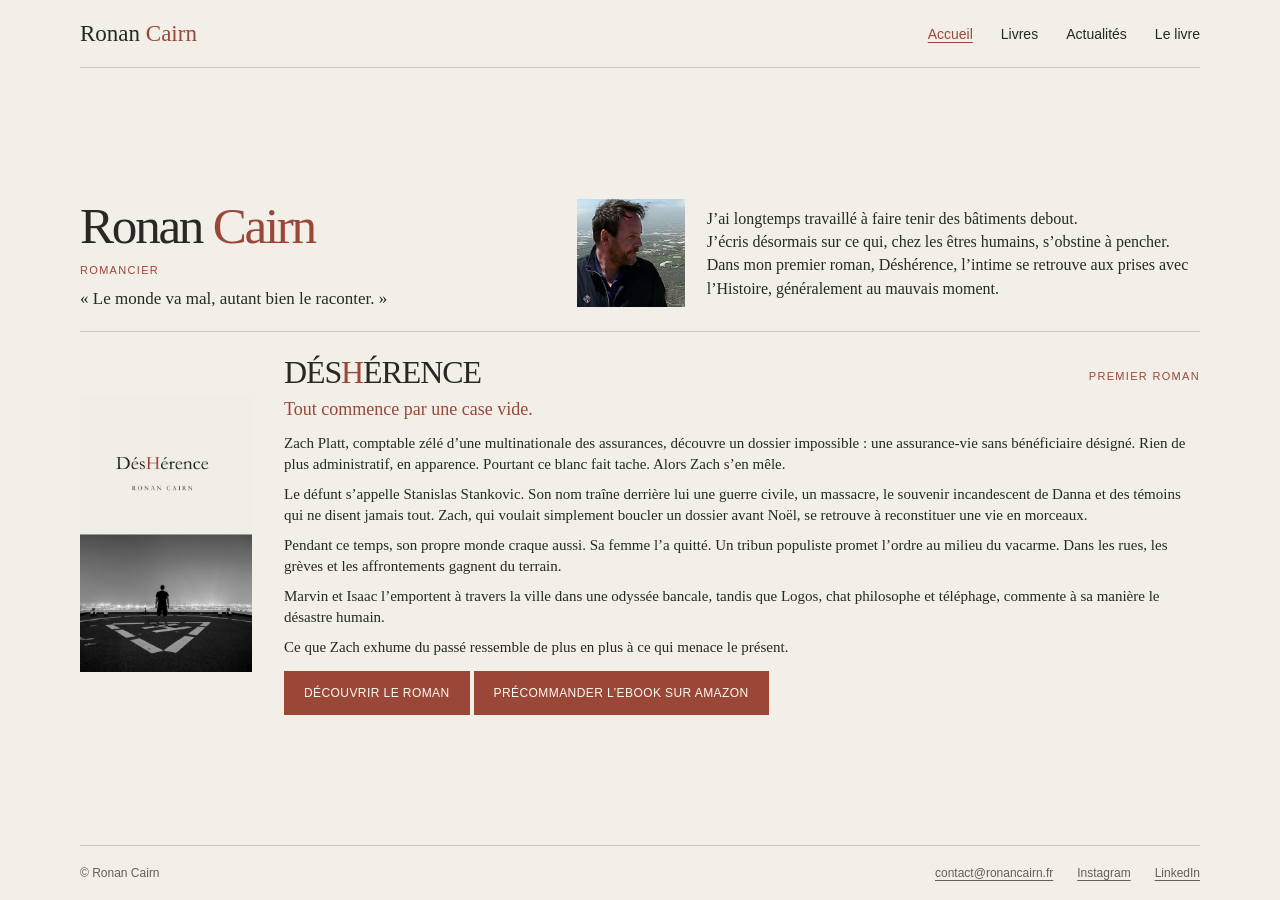
==== commit 944d2962: "Activer la précommande Kindle de DÉSHÉRENCE" ====
--- a/index.html
+++ b/index.html
@@ -1,8 +1,8 @@
 <!doctype html>
-<html lang="fr"><head><meta charset="utf-8"><meta name="viewport" content="width=device-width, initial-scale=1"><meta name="description" content="Ronan Cairn, romancier. Découvrez DÉSHÉRENCE et ses premières pages."><meta name="theme-color" content="#f2efe8"><title>Ronan Cairn — Romancier</title><link rel="icon" href="favicon.svg" type="image/svg+xml"><link rel="stylesheet" href="assets/site.css"><script src="assets/site.js" defer></script></head><body class="home"><a class="skip" href="#contenu">Aller au contenu</a><header class="site-header"><a class="brand" href="index.html">Ronan <span>Cairn</span></a><nav aria-label="Navigation principale"><a href="index.html" aria-current="page">Accueil</a><a href="extrait.html">Livres</a><a href="actualites.html">Actualités</a><a href="desherence.html">Le livre</a></nav></header><main id="contenu" class="home-main"><section class="author" aria-labelledby="author-name"><div class="author-title"><h1 id="author-name">Ronan <span class="accent">Cairn</span></h1><p class="eyebrow">Romancier</p><p class="tagline">« Le monde va mal, autant bien le raconter. »</p></div><div class="author-bio"><img src="assets/portrait-auteur.jpg" width="144" height="108" alt="Ronan Cairn de profil, devant un vaste paysage."><p>J’ai longtemps travaillé à faire tenir des bâtiments debout.<br>J’écris désormais sur ce qui, chez les êtres humains, s’obstine à pencher.<br>Dans mon premier roman, Déshérence, l’intime se retrouve aux prises avec l’Histoire, généralement au mauvais moment.</p></div></section><section class="home-book" aria-labelledby="roman"><a class="home-cover" href="extrait.html"><img src="assets/couverture-desherence.jpg" width="1600" height="2560" alt="DÉSHÉRENCE, roman de Ronan Cairn."></a><div class="home-copy"><div class="book-heading"><h2 id="roman">DÉS<span class="accent">H</span>ÉRENCE</h2><span class="eyebrow">Premier roman</span></div><p class="hook">Tout commence par une case vide.</p><div class="blurb">
+<html lang="fr"><head><meta charset="utf-8"><meta name="viewport" content="width=device-width, initial-scale=1"><meta name="description" content="Ronan Cairn, romancier. Découvrez DÉSHÉRENCE et ses premières pages."><meta name="theme-color" content="#f2efe8"><title>Ronan Cairn — Romancier</title><link rel="icon" href="favicon.svg" type="image/svg+xml"><link rel="stylesheet" href="assets/site.css"><script src="assets/site.js" defer></script></head><body class="home"><a class="skip" href="#contenu">Aller au contenu</a><header class="site-header"><a class="brand" href="index.html">Ronan <span>Cairn</span></a><nav aria-label="Navigation principale"><a href="index.html" aria-current="page">Accueil</a><a href="extrait.html">Livres</a><a href="actualites.html">Actualités</a><a href="desherence.html">Le livre</a></nav></header><main id="contenu" class="home-main"><section class="author" aria-labelledby="author-name"><div class="author-title"><h1 id="author-name">Ronan <span class="accent">Cairn</span></h1><p class="eyebrow">Romancier</p><p class="tagline">« Le monde va mal, autant bien le raconter. »</p></div><div class="author-bio"><img src="assets/portrait-auteur.jpg" width="144" height="108" alt="Ronan Cairn de profil, devant un vaste paysage."><p>J’ai longtemps travaillé à faire tenir des bâtiments debout.<br>J’écris désormais sur ce qui, chez les êtres humains, s’obstine à pencher.<br>Dans mon premier roman, Déshérence, l’intime se retrouve aux prises avec l’Histoire, généralement au mauvais moment.</p></div></section><section class="home-book" aria-labelledby="roman"><a class="home-cover" href="extrait.html"><img src="assets/couverture-desherence-20261117.jpg" width="1600" height="2560" alt="DÉSHÉRENCE, roman de Ronan Cairn."></a><div class="home-copy"><div class="book-heading"><h2 id="roman">DÉS<span class="accent">H</span>ÉRENCE</h2><span class="eyebrow">Premier roman</span></div><p class="hook">Tout commence par une case vide.</p><div class="blurb">
 <p>Zach Platt, comptable zélé d’une multinationale des assurances, découvre un dossier impossible : une assurance-vie sans bénéficiaire désigné. Rien de plus administratif, en apparence. Pourtant ce blanc fait tache. Alors Zach s’en mêle.</p>
 <p>Le défunt s’appelle Stanislas Stankovic. Son nom traîne derrière lui une guerre civile, un massacre, le souvenir incandescent de Danna et des témoins qui ne disent jamais tout. Zach, qui voulait simplement boucler un dossier avant Noël, se retrouve à reconstituer une vie en morceaux.</p>
 <p>Pendant ce temps, son propre monde craque aussi. Sa femme l’a quitté. Un tribun populiste promet l’ordre au milieu du vacarme. Dans les rues, les grèves et les affrontements gagnent du terrain.</p>
 <p>Marvin et Isaac l’emportent à travers la ville dans une odyssée bancale, tandis que Logos, chat philosophe et téléphage, commente à sa manière le désastre humain.</p>
 <p>Ce que Zach exhume du passé ressemble de plus en plus à ce qui menace le présent.</p>
-</div><a class="button" href="extrait.html">Découvrir le roman</a></div></section></main><footer class="site-footer" id="contact"><span>© Ronan Cairn</span><address><a href="mailto:contact@ronancairn.fr">contact@ronancairn.fr</a><a href="https://www.instagram.com/ronancairn/" target="_blank" rel="noopener noreferrer">Instagram</a><a href="https://fr.linkedin.com/in/ronan-cairn-6b6a00427" target="_blank" rel="noopener noreferrer">LinkedIn</a></address></footer></body></html>
+</div><a class="button" href="extrait.html">Découvrir le roman</a> <a class="button" href="https://www.amazon.fr/dp/B0HS1L5GJJ" target="_blank" rel="noopener noreferrer">Précommander l’eBook sur Amazon</a></div></section></main><footer class="site-footer" id="contact"><span>© Ronan Cairn</span><address><a href="mailto:contact@ronancairn.fr">contact@ronancairn.fr</a><a href="https://www.instagram.com/ronancairn/" target="_blank" rel="noopener noreferrer">Instagram</a><a href="https://fr.linkedin.com/in/ronan-cairn-6b6a00427" target="_blank" rel="noopener noreferrer">LinkedIn</a></address></footer><!-- Cloudflare Web Analytics --><script type='module' src='https://static.cloudflareinsights.com/beacon.min.js' data-cf-beacon='{"token": "319bf4eff7e24ae5a954f6dba33c85c7"}'></script><!-- End Cloudflare Web Analytics --></body></html>
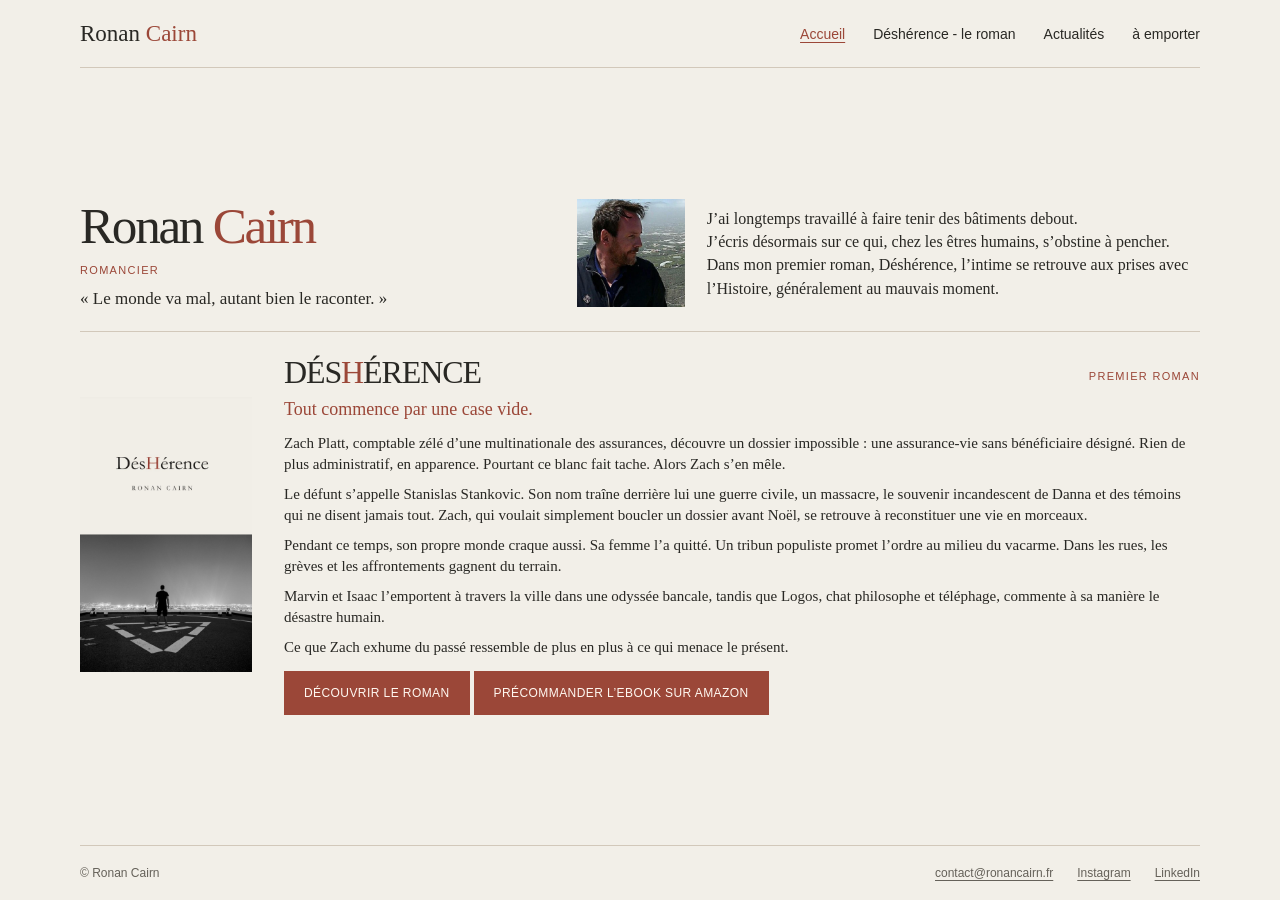
==== commit e0217109: "Clarifier le menu : Déshérence - le roman et à emporter" ====
--- a/index.html
+++ b/index.html
@@ -1,5 +1,5 @@
 <!doctype html>
-<html lang="fr"><head><meta charset="utf-8"><meta name="viewport" content="width=device-width, initial-scale=1"><meta name="description" content="Ronan Cairn, romancier. Découvrez DÉSHÉRENCE et ses premières pages."><meta name="theme-color" content="#f2efe8"><title>Ronan Cairn — Romancier</title><link rel="icon" href="favicon.svg" type="image/svg+xml"><link rel="stylesheet" href="assets/site.css"><script src="assets/site.js" defer></script></head><body class="home"><a class="skip" href="#contenu">Aller au contenu</a><header class="site-header"><a class="brand" href="index.html">Ronan <span>Cairn</span></a><nav aria-label="Navigation principale"><a href="index.html" aria-current="page">Accueil</a><a href="extrait.html">Livres</a><a href="actualites.html">Actualités</a><a href="desherence.html">Le livre</a></nav></header><main id="contenu" class="home-main"><section class="author" aria-labelledby="author-name"><div class="author-title"><h1 id="author-name">Ronan <span class="accent">Cairn</span></h1><p class="eyebrow">Romancier</p><p class="tagline">« Le monde va mal, autant bien le raconter. »</p></div><div class="author-bio"><img src="assets/portrait-auteur.jpg" width="144" height="108" alt="Ronan Cairn de profil, devant un vaste paysage."><p>J’ai longtemps travaillé à faire tenir des bâtiments debout.<br>J’écris désormais sur ce qui, chez les êtres humains, s’obstine à pencher.<br>Dans mon premier roman, Déshérence, l’intime se retrouve aux prises avec l’Histoire, généralement au mauvais moment.</p></div></section><section class="home-book" aria-labelledby="roman"><a class="home-cover" href="extrait.html"><img src="assets/couverture-desherence-20261117.jpg" width="1600" height="2560" alt="DÉSHÉRENCE, roman de Ronan Cairn."></a><div class="home-copy"><div class="book-heading"><h2 id="roman">DÉS<span class="accent">H</span>ÉRENCE</h2><span class="eyebrow">Premier roman</span></div><p class="hook">Tout commence par une case vide.</p><div class="blurb">
+<html lang="fr"><head><meta charset="utf-8"><meta name="viewport" content="width=device-width, initial-scale=1"><meta name="description" content="Ronan Cairn, romancier. Découvrez DÉSHÉRENCE et ses premières pages."><meta name="theme-color" content="#f2efe8"><title>Ronan Cairn — Romancier</title><link rel="icon" href="favicon.svg" type="image/svg+xml"><link rel="stylesheet" href="assets/site.css"><script src="assets/site.js" defer></script></head><body class="home"><a class="skip" href="#contenu">Aller au contenu</a><header class="site-header"><a class="brand" href="index.html">Ronan <span>Cairn</span></a><nav aria-label="Navigation principale"><a href="index.html" aria-current="page">Accueil</a><a href="extrait.html">Déshérence - le roman</a><a href="actualites.html">Actualités</a><a href="desherence.html">à emporter</a></nav></header><main id="contenu" class="home-main"><section class="author" aria-labelledby="author-name"><div class="author-title"><h1 id="author-name">Ronan <span class="accent">Cairn</span></h1><p class="eyebrow">Romancier</p><p class="tagline">« Le monde va mal, autant bien le raconter. »</p></div><div class="author-bio"><img src="assets/portrait-auteur.jpg" width="144" height="108" alt="Ronan Cairn de profil, devant un vaste paysage."><p>J’ai longtemps travaillé à faire tenir des bâtiments debout.<br>J’écris désormais sur ce qui, chez les êtres humains, s’obstine à pencher.<br>Dans mon premier roman, Déshérence, l’intime se retrouve aux prises avec l’Histoire, généralement au mauvais moment.</p></div></section><section class="home-book" aria-labelledby="roman"><a class="home-cover" href="extrait.html"><img src="assets/couverture-desherence-20261117.jpg" width="1600" height="2560" alt="DÉSHÉRENCE, roman de Ronan Cairn."></a><div class="home-copy"><div class="book-heading"><h2 id="roman">DÉS<span class="accent">H</span>ÉRENCE</h2><span class="eyebrow">Premier roman</span></div><p class="hook">Tout commence par une case vide.</p><div class="blurb">
 <p>Zach Platt, comptable zélé d’une multinationale des assurances, découvre un dossier impossible : une assurance-vie sans bénéficiaire désigné. Rien de plus administratif, en apparence. Pourtant ce blanc fait tache. Alors Zach s’en mêle.</p>
 <p>Le défunt s’appelle Stanislas Stankovic. Son nom traîne derrière lui une guerre civile, un massacre, le souvenir incandescent de Danna et des témoins qui ne disent jamais tout. Zach, qui voulait simplement boucler un dossier avant Noël, se retrouve à reconstituer une vie en morceaux.</p>
 <p>Pendant ce temps, son propre monde craque aussi. Sa femme l’a quitté. Un tribun populiste promet l’ordre au milieu du vacarme. Dans les rues, les grèves et les affrontements gagnent du terrain.</p>
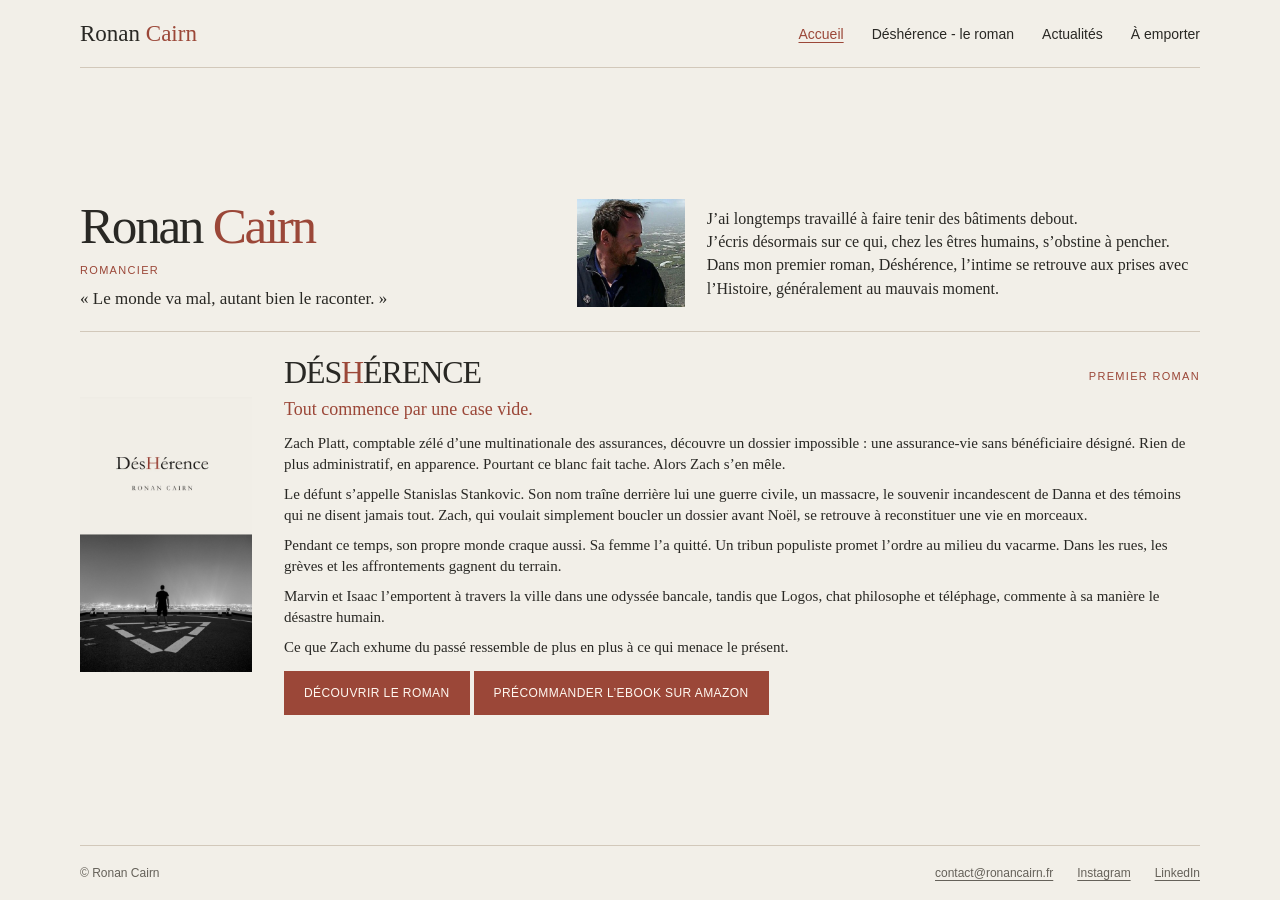
==== commit fc29e041: "Accentuer la majuscule du menu À emporter" ====
--- a/index.html
+++ b/index.html
@@ -1,5 +1,5 @@
 <!doctype html>
-<html lang="fr"><head><meta charset="utf-8"><meta name="viewport" content="width=device-width, initial-scale=1"><meta name="description" content="Ronan Cairn, romancier. Découvrez DÉSHÉRENCE et ses premières pages."><meta name="theme-color" content="#f2efe8"><title>Ronan Cairn — Romancier</title><link rel="icon" href="favicon.svg" type="image/svg+xml"><link rel="stylesheet" href="assets/site.css"><script src="assets/site.js" defer></script></head><body class="home"><a class="skip" href="#contenu">Aller au contenu</a><header class="site-header"><a class="brand" href="index.html">Ronan <span>Cairn</span></a><nav aria-label="Navigation principale"><a href="index.html" aria-current="page">Accueil</a><a href="extrait.html">Déshérence - le roman</a><a href="actualites.html">Actualités</a><a href="desherence.html">à emporter</a></nav></header><main id="contenu" class="home-main"><section class="author" aria-labelledby="author-name"><div class="author-title"><h1 id="author-name">Ronan <span class="accent">Cairn</span></h1><p class="eyebrow">Romancier</p><p class="tagline">« Le monde va mal, autant bien le raconter. »</p></div><div class="author-bio"><img src="assets/portrait-auteur.jpg" width="144" height="108" alt="Ronan Cairn de profil, devant un vaste paysage."><p>J’ai longtemps travaillé à faire tenir des bâtiments debout.<br>J’écris désormais sur ce qui, chez les êtres humains, s’obstine à pencher.<br>Dans mon premier roman, Déshérence, l’intime se retrouve aux prises avec l’Histoire, généralement au mauvais moment.</p></div></section><section class="home-book" aria-labelledby="roman"><a class="home-cover" href="extrait.html"><img src="assets/couverture-desherence-20261117.jpg" width="1600" height="2560" alt="DÉSHÉRENCE, roman de Ronan Cairn."></a><div class="home-copy"><div class="book-heading"><h2 id="roman">DÉS<span class="accent">H</span>ÉRENCE</h2><span class="eyebrow">Premier roman</span></div><p class="hook">Tout commence par une case vide.</p><div class="blurb">
+<html lang="fr"><head><meta charset="utf-8"><meta name="viewport" content="width=device-width, initial-scale=1"><meta name="description" content="Ronan Cairn, romancier. Découvrez DÉSHÉRENCE et ses premières pages."><meta name="theme-color" content="#f2efe8"><title>Ronan Cairn — Romancier</title><link rel="icon" href="favicon.svg" type="image/svg+xml"><link rel="stylesheet" href="assets/site.css"><script src="assets/site.js" defer></script></head><body class="home"><a class="skip" href="#contenu">Aller au contenu</a><header class="site-header"><a class="brand" href="index.html">Ronan <span>Cairn</span></a><nav aria-label="Navigation principale"><a href="index.html" aria-current="page">Accueil</a><a href="extrait.html">Déshérence - le roman</a><a href="actualites.html">Actualités</a><a href="desherence.html">À emporter</a></nav></header><main id="contenu" class="home-main"><section class="author" aria-labelledby="author-name"><div class="author-title"><h1 id="author-name">Ronan <span class="accent">Cairn</span></h1><p class="eyebrow">Romancier</p><p class="tagline">« Le monde va mal, autant bien le raconter. »</p></div><div class="author-bio"><img src="assets/portrait-auteur.jpg" width="144" height="108" alt="Ronan Cairn de profil, devant un vaste paysage."><p>J’ai longtemps travaillé à faire tenir des bâtiments debout.<br>J’écris désormais sur ce qui, chez les êtres humains, s’obstine à pencher.<br>Dans mon premier roman, Déshérence, l’intime se retrouve aux prises avec l’Histoire, généralement au mauvais moment.</p></div></section><section class="home-book" aria-labelledby="roman"><a class="home-cover" href="extrait.html"><img src="assets/couverture-desherence-20261117.jpg" width="1600" height="2560" alt="DÉSHÉRENCE, roman de Ronan Cairn."></a><div class="home-copy"><div class="book-heading"><h2 id="roman">DÉS<span class="accent">H</span>ÉRENCE</h2><span class="eyebrow">Premier roman</span></div><p class="hook">Tout commence par une case vide.</p><div class="blurb">
 <p>Zach Platt, comptable zélé d’une multinationale des assurances, découvre un dossier impossible : une assurance-vie sans bénéficiaire désigné. Rien de plus administratif, en apparence. Pourtant ce blanc fait tache. Alors Zach s’en mêle.</p>
 <p>Le défunt s’appelle Stanislas Stankovic. Son nom traîne derrière lui une guerre civile, un massacre, le souvenir incandescent de Danna et des témoins qui ne disent jamais tout. Zach, qui voulait simplement boucler un dossier avant Noël, se retrouve à reconstituer une vie en morceaux.</p>
 <p>Pendant ce temps, son propre monde craque aussi. Sa femme l’a quitté. Un tribun populiste promet l’ordre au milieu du vacarme. Dans les rues, les grèves et les affrontements gagnent du terrain.</p>
